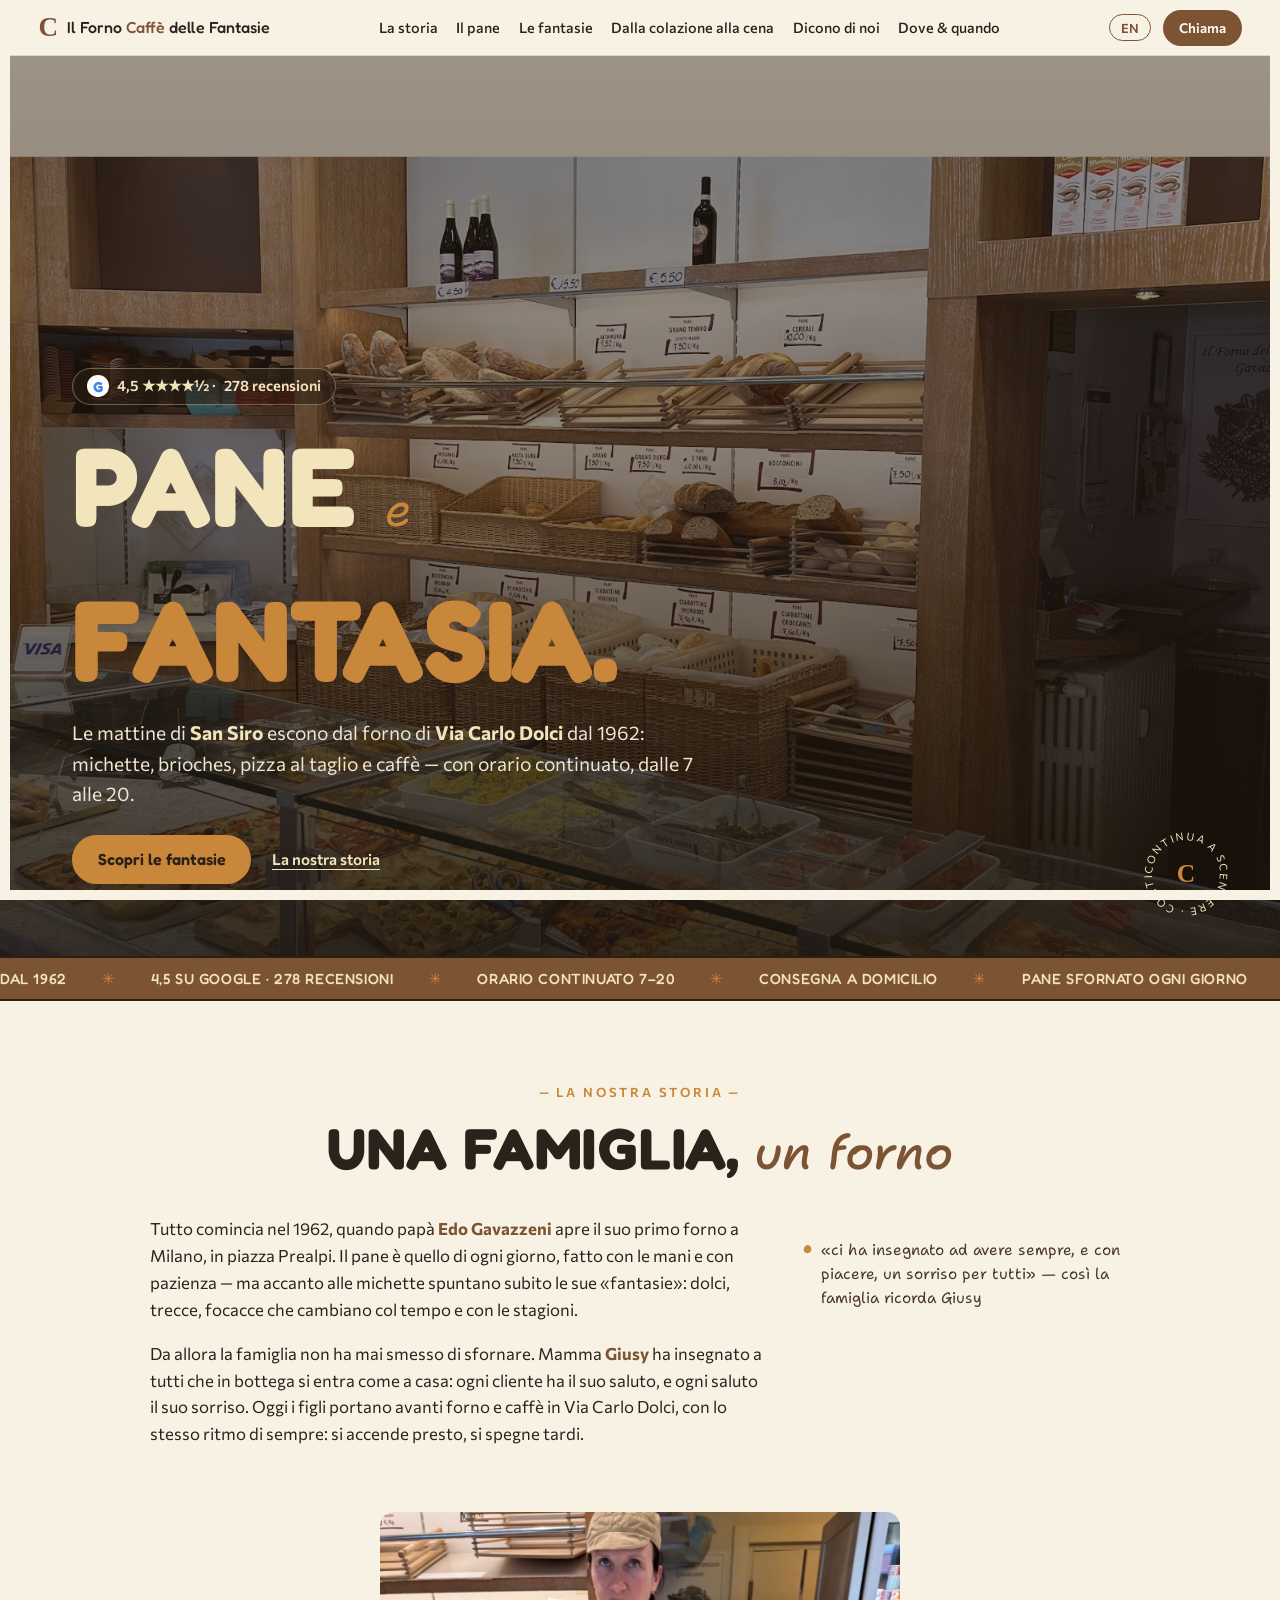
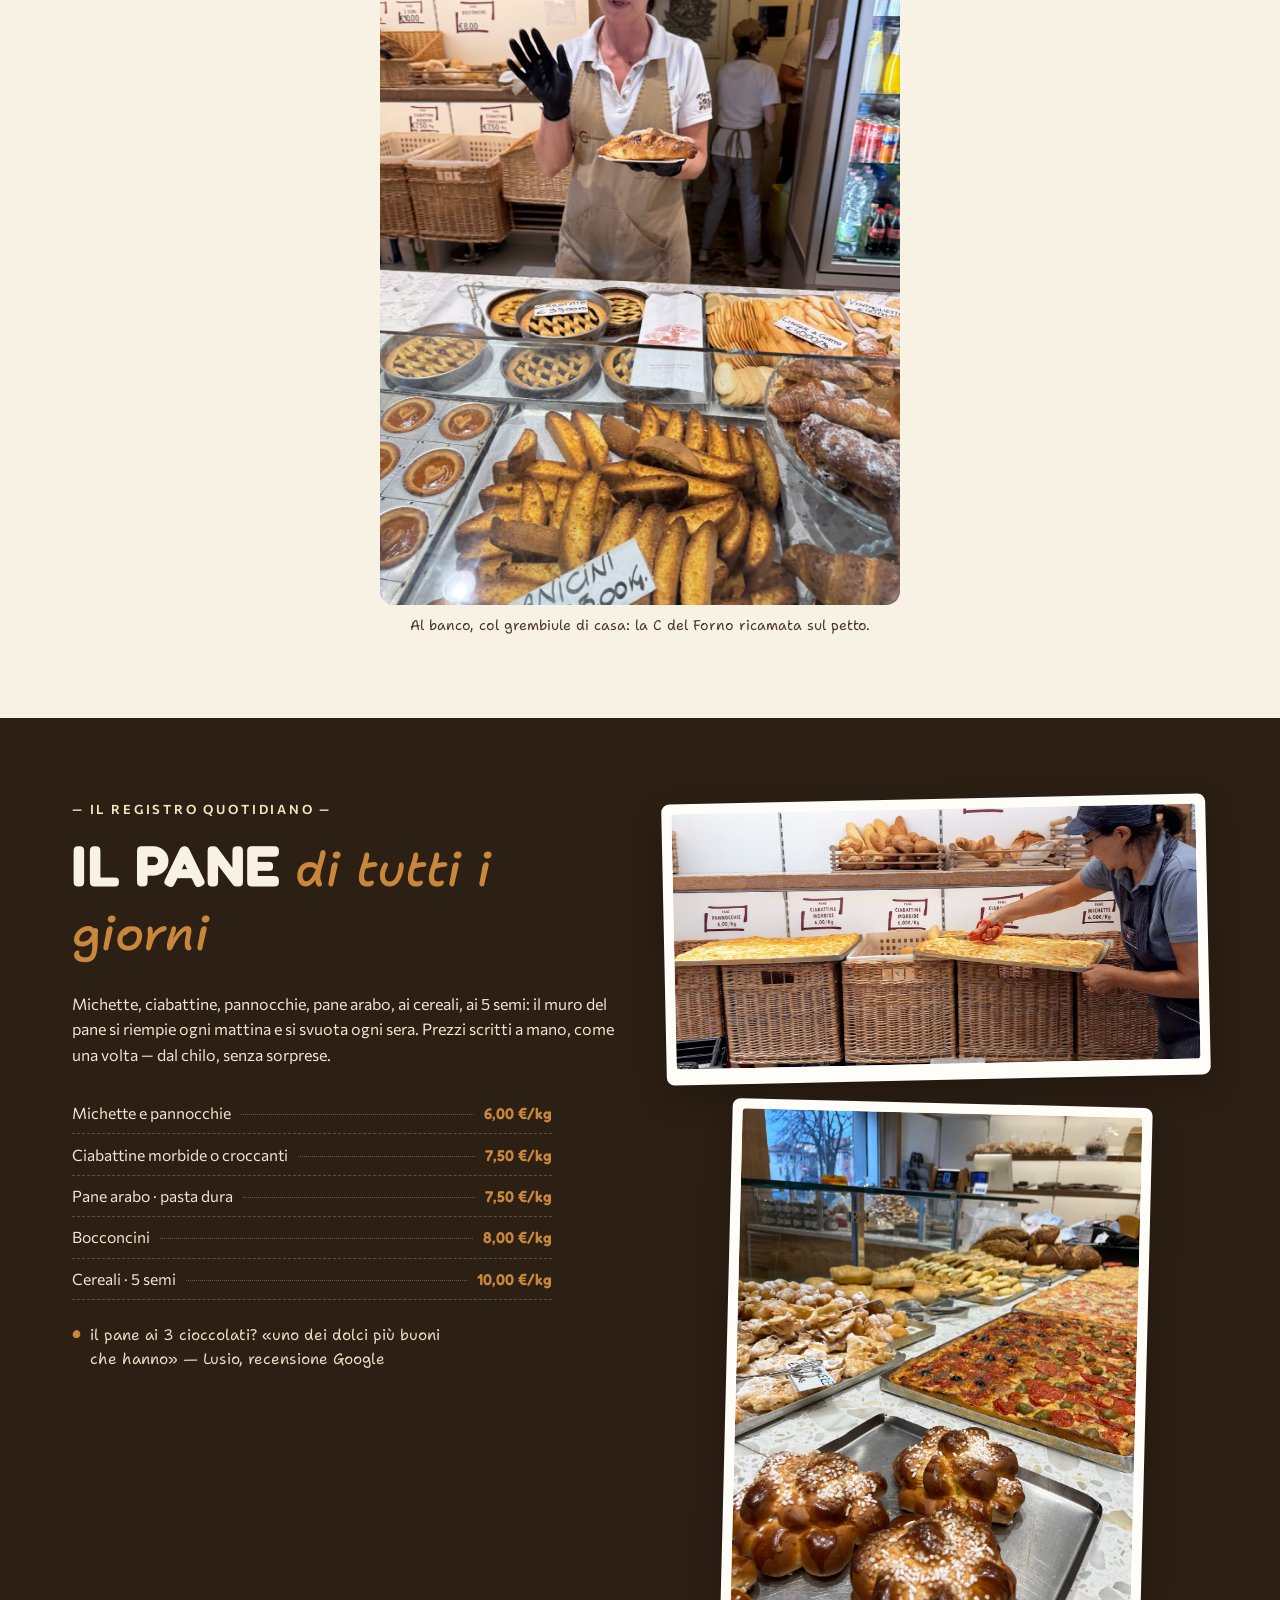
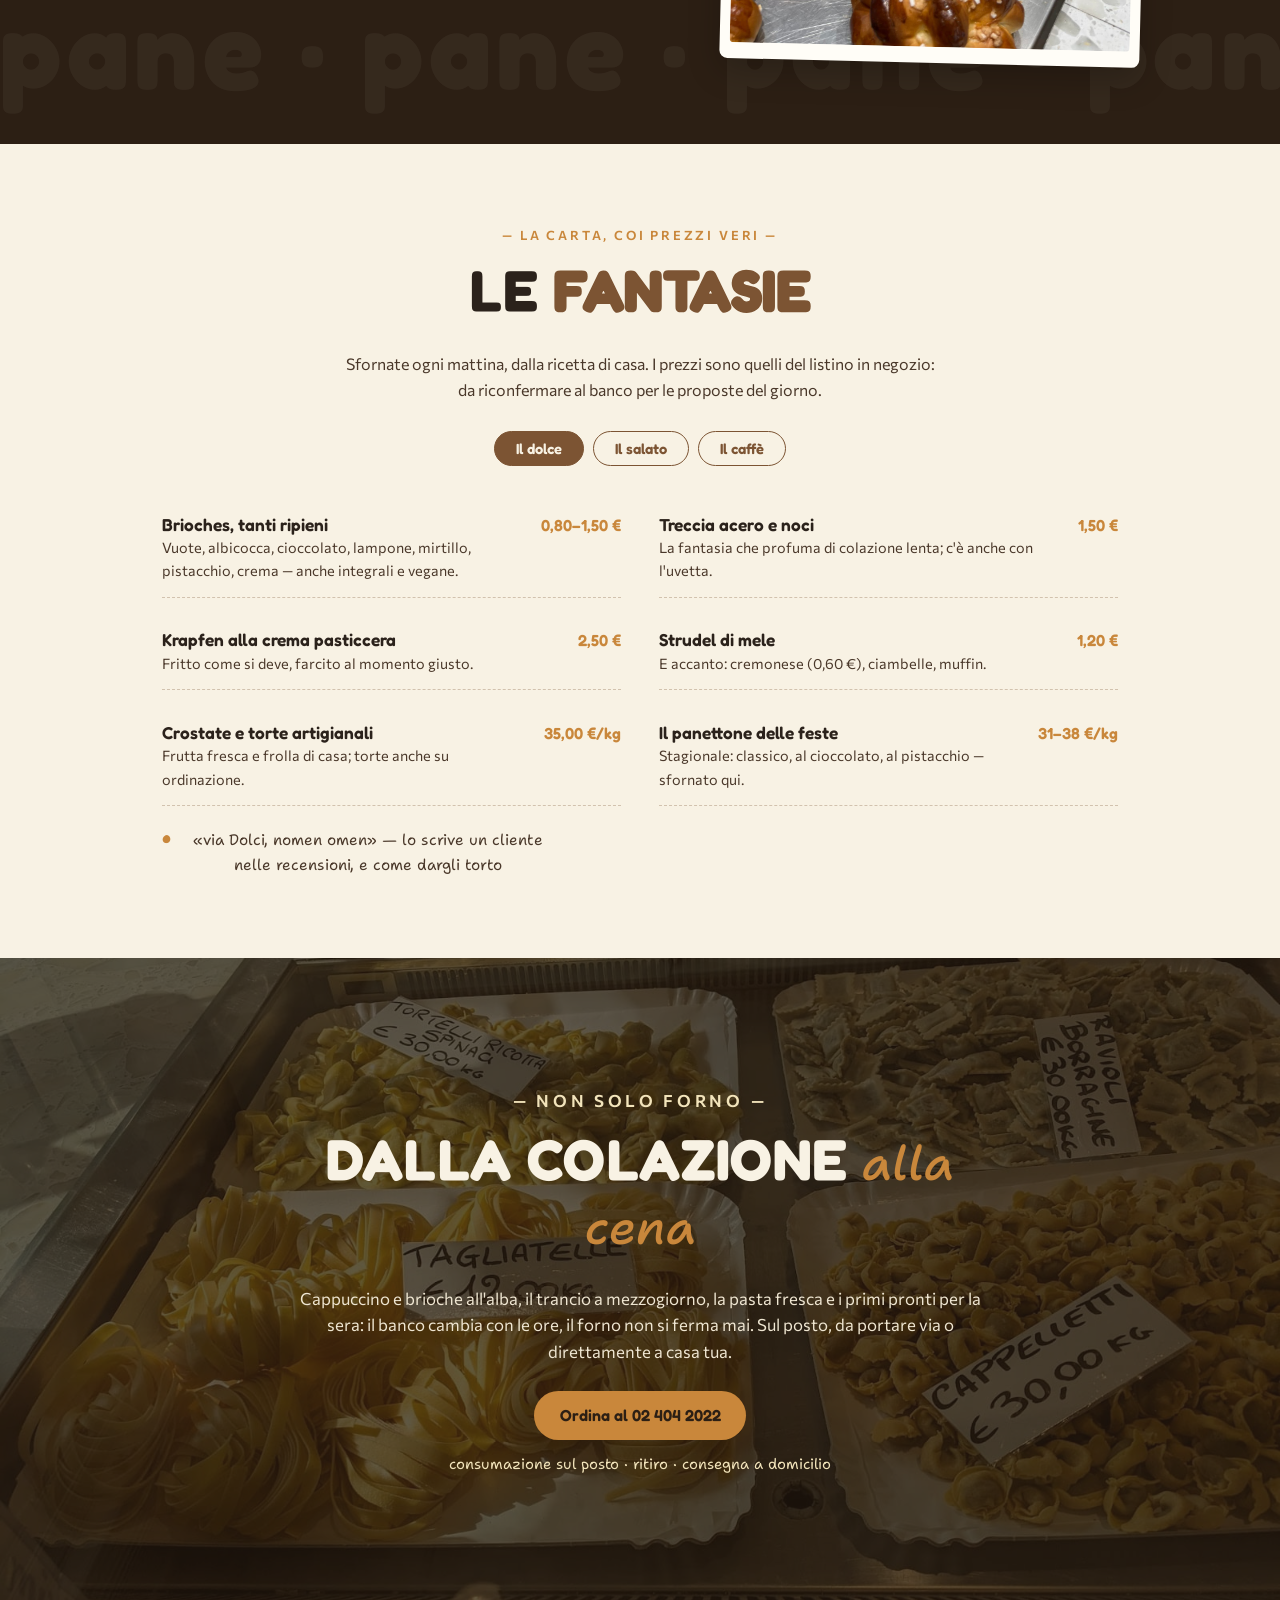
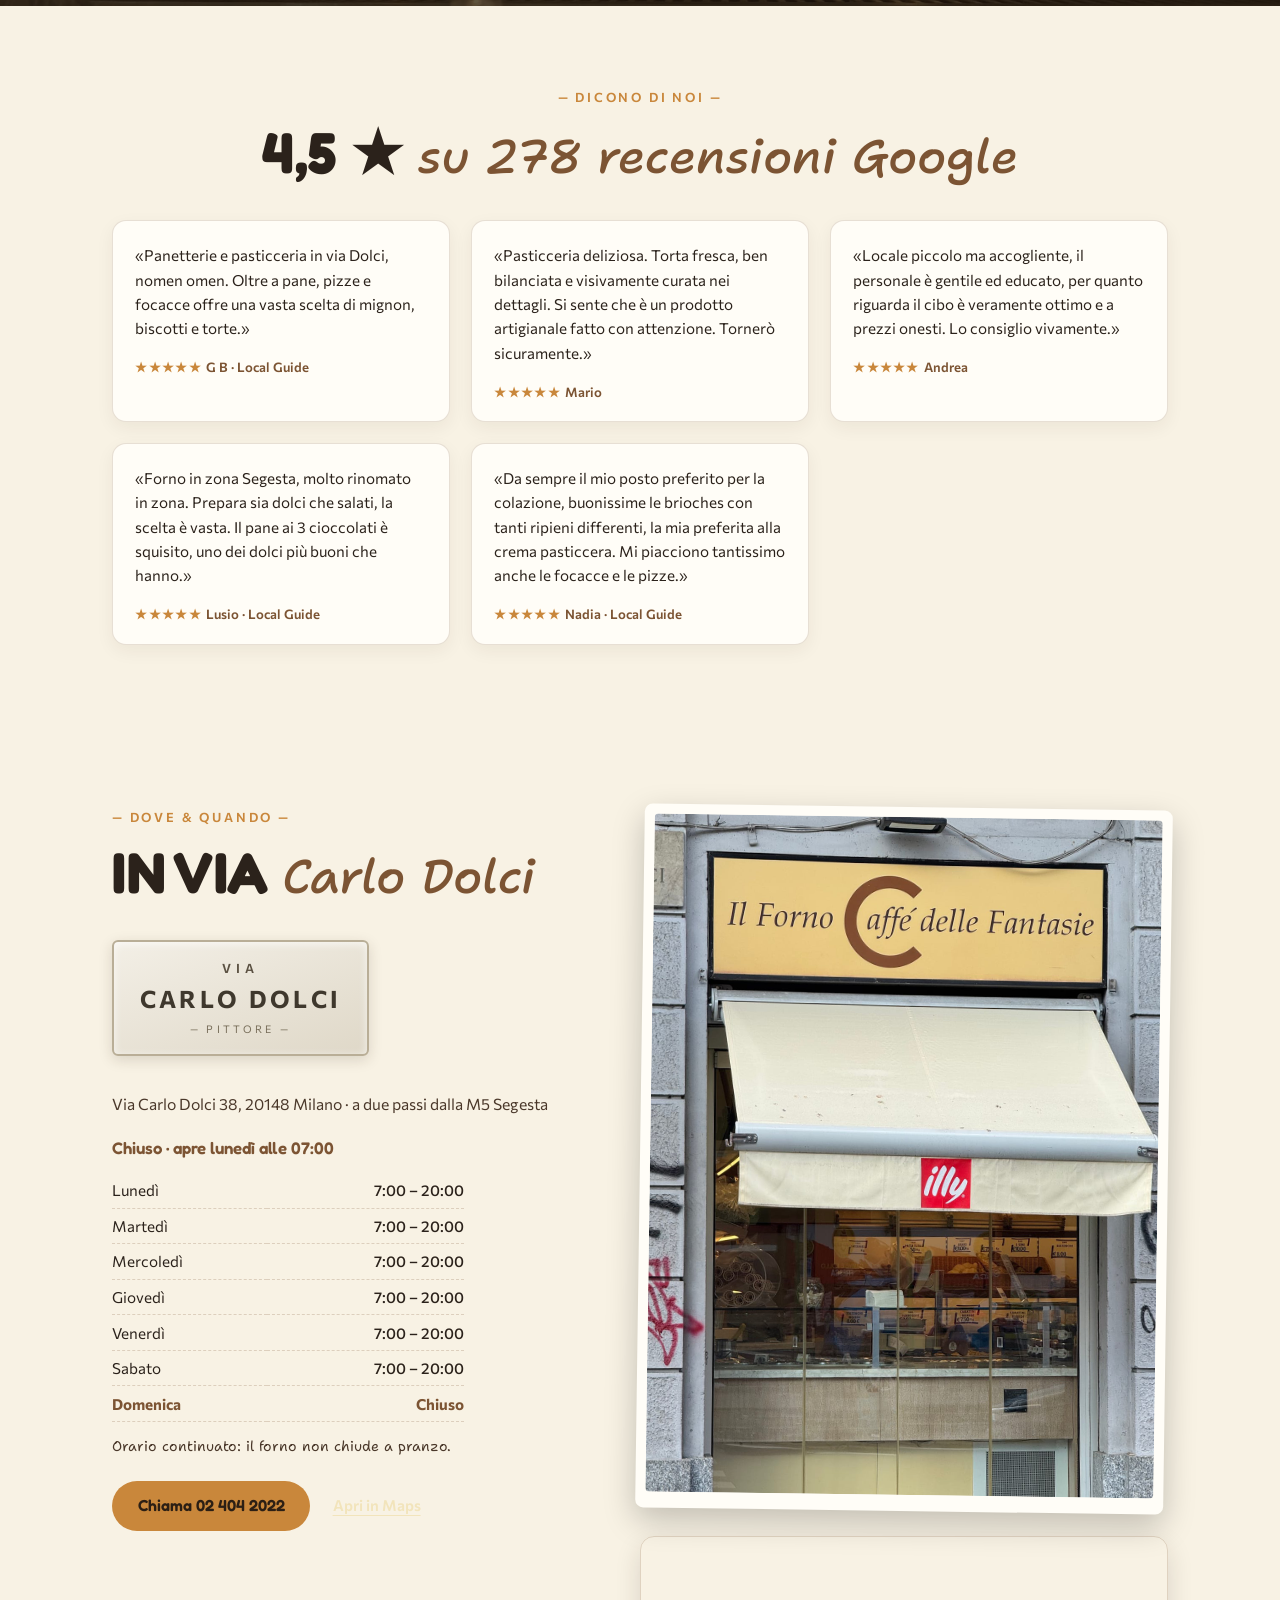
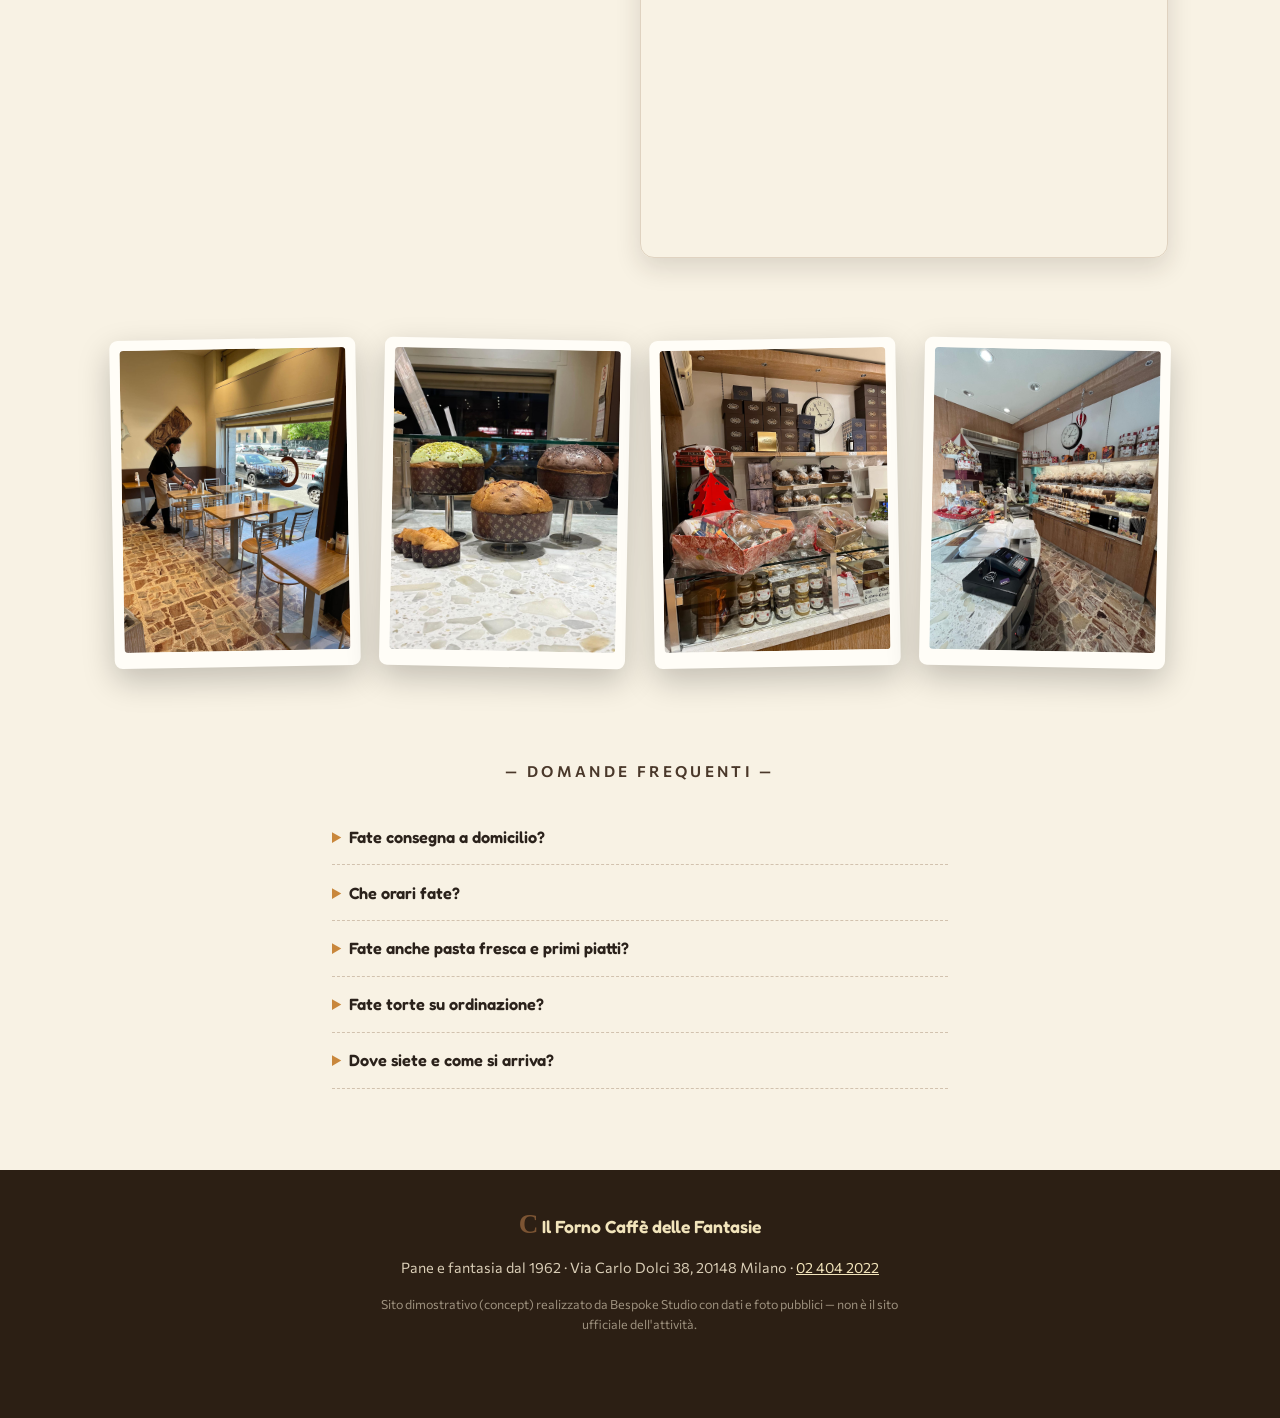
==== index.html @ f3318f9a "Il Forno Caffè delle Fantasie — sito vetrina concept (Bespoke Studio) Pane e fantasia dal 1962 · Via" ====
<!DOCTYPE html>
<html lang="it">
<head>
<meta charset="UTF-8">
<meta name="viewport" content="width=device-width, initial-scale=1.0">
<title>Il Forno Caffè delle Fantasie — Pane e fantasia dal 1962 · Via Carlo Dolci 38, Milano</title>
<meta name="description" content="Il Forno Caffè delle Fantasie: pane, brioches, pizza al taglio, pasta fresca e caffè in Via Carlo Dolci 38 a Milano (San Siro). Una famiglia che sforna pane e fantasia dal 1962. Aperti dal lunedì al sabato, 7–20 orario continuato.">
<link rel="canonical" href="https://rotenzark.github.io/forno-delle-fantasie/">
<meta property="og:type" content="website">
<meta property="og:title" content="Il Forno Caffè delle Fantasie — Pane e fantasia dal 1962">
<meta property="og:description" content="Pane, brioches, pizza al taglio, pasta fresca e caffè in Via Carlo Dolci 38, Milano. Dal 1962, orario continuato 7–20.">
<meta property="og:image" content="https://rotenzark.github.io/forno-delle-fantasie/img/og-image.jpg">
<meta property="og:url" content="https://rotenzark.github.io/forno-delle-fantasie/">
<meta name="twitter:card" content="summary_large_image">
<link rel="icon" href="img/favicon.svg" type="image/svg+xml">
<link rel="icon" href="img/favicon-32.png" type="image/png" sizes="32x32">
<link rel="apple-touch-icon" href="img/apple-touch-icon.png">
<link rel="preconnect" href="https://fonts.googleapis.com">
<link rel="preconnect" href="https://fonts.gstatic.com" crossorigin>
<link href="https://fonts.googleapis.com/css2?family=Fredoka:wght@400;500;600;700&family=Commissioner:wght@400;500;600;700&family=Shantell+Sans:ital,wght@0,400;0,500;1,400;1,500&display=swap" rel="stylesheet">
<link rel="stylesheet" href="css/styles.css?v=2">
<script type="application/ld+json">
{
  "@context": "https://schema.org",
  "@graph": [
    {
      "@type": "Bakery",
      "name": "Il Forno Caffè delle Fantasie",
      "alternateName": "Forno Gavazzeni",
      "image": "https://rotenzark.github.io/forno-delle-fantasie/img/og-image.jpg",
      "url": "https://rotenzark.github.io/forno-delle-fantasie/",
      "telephone": "+39024042022",
      "servesCuisine": "Panificio, pasticceria, caffetteria",
      "priceRange": "€",
      "address": {
        "@type": "PostalAddress",
        "streetAddress": "Via Carlo Dolci 38",
        "addressLocality": "Milano",
        "postalCode": "20148",
        "addressCountry": "IT"
      },
      "geo": { "@type": "GeoCoordinates", "latitude": 45.4737523, "longitude": 9.1411527 },
      "openingHoursSpecification": [
        { "@type": "OpeningHoursSpecification", "dayOfWeek": ["Monday","Tuesday","Wednesday","Thursday","Friday","Saturday"], "opens": "07:00", "closes": "20:00" }
      ]
    },
    {
      "@type": "FAQPage",
      "mainEntity": [
        { "@type": "Question", "name": "Fate consegna a domicilio?", "acceptedAnswer": { "@type": "Answer", "text": "Sì: oltre alla consumazione sul posto e al ritiro all'esterno, facciamo consegna a domicilio. Telefonaci allo 02 404 2022 per ordinare." } },
        { "@type": "Question", "name": "Che orari fate?", "acceptedAnswer": { "@type": "Answer", "text": "Dal lunedì al sabato dalle 7:00 alle 20:00, orario continuato: il forno non chiude a pranzo. La domenica riposiamo." } },
        { "@type": "Question", "name": "Fate anche pasta fresca e primi piatti?", "acceptedAnswer": { "@type": "Answer", "text": "Sì: tagliatelle, tortelli ricotta e spinaci, cappelletti e ravioli, più primi piatti pronti anche da asporto — dalla colazione alla cena, passando per il pranzo dell'ufficio." } },
        { "@type": "Question", "name": "Fate torte su ordinazione?", "acceptedAnswer": { "@type": "Answer", "text": "Sì, torte artigianali e crostate anche su ordinazione: passa in negozio o chiamaci per concordare gusto e ritiro." } },
        { "@type": "Question", "name": "Dove siete e come si arriva?", "acceptedAnswer": { "@type": "Answer", "text": "Siamo in Via Carlo Dolci 38 a Milano, zona San Siro, a pochi passi dalla fermata M5 Segesta." } }
      ]
    }
  ]
}
</script>
</head>
<body>

<div id="intro" aria-hidden="true">
  <div class="intro-inner">
    <span class="intro-c">C</span>
    <p class="intro-name">Il Forno Caffè delle Fantasie</p>
    <p class="intro-dal">Milano · dal 1962</p>
  </div>
</div>

<header id="site-head">
  <a class="brand" href="#top" aria-label="Il Forno Caffè delle Fantasie — torna su">
    <span class="brand-c" aria-hidden="true">C</span>
    <span class="brand-name">Il Forno <em>Caffè</em> delle Fantasie</span>
  </a>
  <nav id="mainNav" aria-label="Navigazione principale">
    <a href="#storia" data-i18n="nav.storia">La storia</a>
    <a href="#pane" data-i18n="nav.pane">Il pane</a>
    <a href="#fantasie" data-i18n="nav.fantasie">Le fantasie</a>
    <a href="#giornata" data-i18n="nav.giornata">Dalla colazione alla cena</a>
    <a href="#recensioni" data-i18n="nav.recensioni">Dicono di noi</a>
    <a href="#dove" data-i18n="nav.dove">Dove &amp; quando</a>
  </nav>
  <div class="head-actions">
    <button id="langToggle" type="button" aria-label="Switch language">EN</button>
    <a class="head-call" href="tel:+39024042022" data-i18n="nav.chiama">Chiama</a>
    <button id="burger" aria-label="Menu" aria-expanded="false" aria-controls="mainNav"><span></span><span></span><span></span></button>
  </div>
</header>

<main id="top">

  <!-- HERO -->
  <section class="hero">
    <img id="heroPhoto" src="img/muro-del-pane.jpg" alt="Il banco del Forno delle Fantasie: pizze e focacce al taglio davanti al muro del pane" width="1600" height="2133" fetchpriority="high">
    <div class="hero-shade" aria-hidden="true"></div>
    <div class="hero-content">
      <p class="hero-badge reveal-hero"><span class="g-logo" aria-hidden="true">G</span> 4,5 ★★★★½ · <span data-i18n="hero.recensioni">278 recensioni</span></p>
      <h1 class="hero-title">
        <span class="w-pane reveal-hero" data-i18n="hero.pane">PANE</span>
        <span class="w-e reveal-hero" data-i18n="hero.e">e</span>
        <span class="w-fantasia reveal-hero"><span class="fant-outline" data-i18n="hero.fantasia">FANTASIA.</span><span class="fant-fill" aria-hidden="true" data-i18n-mirror="hero.fantasia">FANTASIA.</span></span>
      </h1>
      <p class="hero-sub reveal-hero" data-i18n="hero.sub">Le mattine di <strong>San Siro</strong> escono dal forno di <strong>Via Carlo Dolci</strong> dal 1962: michette, brioches, pizza al taglio e caffè — con orario continuato, dalle 7 alle 20.</p>
      <div class="hero-cta reveal-hero">
        <a class="btn-primary" href="#fantasie" data-i18n="hero.cta1">Scopri le fantasie</a>
        <a class="btn-ghost" href="#storia" data-i18n="hero.cta2">La nostra storia</a>
      </div>
    </div>
    <div class="scroll-hint" aria-hidden="true">
      <svg viewBox="0 0 100 100"><defs><path id="circlePath" d="M 50,50 m -37,0 a 37,37 0 1,1 74,0 a 37,37 0 1,1 -74,0"/></defs><text><textPath href="#circlePath">continua a scendere · continua a scendere · </textPath></text></svg>
      <span class="hint-c">C</span>
    </div>
  </section>

  <!-- TICKER -->
  <div class="ticker" aria-hidden="true">
    <div class="ticker-track">
      <span>dal 1962</span><i>✳</i><span>4,5 su Google · 278 recensioni</span><i>✳</i><span data-i18n="ticker.orario">orario continuato 7–20</span><i>✳</i><span data-i18n="ticker.consegna">consegna a domicilio</span><i>✳</i><span data-i18n="ticker.forno">pane sfornato ogni giorno</span><i>✳</i>
      <span>dal 1962</span><i>✳</i><span>4,5 su Google · 278 recensioni</span><i>✳</i><span data-i18n="ticker.orario2">orario continuato 7–20</span><i>✳</i><span data-i18n="ticker.consegna2">consegna a domicilio</span><i>✳</i><span data-i18n="ticker.forno2">pane sfornato ogni giorno</span><i>✳</i>
    </div>
  </div>

  <!-- STORIA -->
  <section id="storia" class="storia">
    <p class="kicker reveal" data-i18n="storia.kicker">La nostra storia</p>
    <h2 class="titolo-doppio reveal"><span class="td-pieno" data-i18n="storia.t1">UNA FAMIGLIA,</span> <span class="td-corsivo" data-i18n="storia.t2">un forno</span></h2>
    <div class="storia-body">
      <div class="storia-testo reveal">
        <p data-i18n="storia.p1">Tutto comincia nel 1962, quando papà <strong>Edo Gavazzeni</strong> apre il suo primo forno a Milano, in piazza Prealpi. Il pane è quello di ogni giorno, fatto con le mani e con pazienza — ma accanto alle michette spuntano subito le sue «fantasie»: dolci, trecce, focacce che cambiano col tempo e con le stagioni.</p>
        <p data-i18n="storia.p2">Da allora la famiglia non ha mai smesso di sfornare. Mamma <strong>Giusy</strong> ha insegnato a tutti che in bottega si entra come a casa: ogni cliente ha il suo saluto, e ogni saluto il suo sorriso. Oggi i figli portano avanti forno e caffè in Via Carlo Dolci, con lo stesso ritmo di sempre: si accende presto, si spegne tardi.</p>
      </div>
      <aside class="nota-margine reveal" aria-label="Nota">
        <span class="nota-punto" aria-hidden="true">●</span>
        <p data-i18n="storia.nota">«ci ha insegnato ad avere sempre, e con piacere, un sorriso per tutti» — così la famiglia ricorda Giusy</p>
      </aside>
    </div>
    <figure class="storia-foto reveal">
      <img src="img/la-fornaia.jpg" alt="Una fornaia del Forno delle Fantasie mostra un croissant al banco, col grembiule ricamato del negozio" width="1200" height="1600">
      <figcaption data-i18n="storia.cap">Al banco, col grembiule di casa: la C del Forno ricamata sul petto.</figcaption>
    </figure>
  </section>

  <!-- BANDA IL PANE -->
  <section id="pane" class="banda-pane">
    <div class="bp-testo">
      <p class="kicker kicker-chiaro reveal" data-i18n="pane.kicker">Il registro quotidiano</p>
      <h2 class="titolo-doppio td-chiaro reveal"><span class="td-pieno" data-i18n="pane.t1">IL PANE</span> <span class="td-corsivo" data-i18n="pane.t2">di tutti i giorni</span></h2>
      <p class="reveal" data-i18n="pane.p1">Michette, ciabattine, pannocchie, pane arabo, ai cereali, ai 5 semi: il muro del pane si riempie ogni mattina e si svuota ogni sera. Prezzi scritti a mano, come una volta — dal chilo, senza sorprese.</p>
      <ul class="listino-pane reveal">
        <li><span data-i18n="pane.l1">Michette e pannocchie</span><i></i><b>6,00 €/kg</b></li>
        <li><span data-i18n="pane.l2">Ciabattine morbide o croccanti</span><i></i><b>7,50 €/kg</b></li>
        <li><span data-i18n="pane.l3">Pane arabo · pasta dura</span><i></i><b>7,50 €/kg</b></li>
        <li><span data-i18n="pane.l4">Bocconcini</span><i></i><b>8,00 €/kg</b></li>
        <li><span data-i18n="pane.l5">Cereali · 5 semi</span><i></i><b>10,00 €/kg</b></li>
      </ul>
      <aside class="nota-margine nota-chiara reveal">
        <span class="nota-punto" aria-hidden="true">●</span>
        <p data-i18n="pane.nota">il pane ai 3 cioccolati? «uno dei dolci più buoni che hanno» — Lusio, recensione Google</p>
      </aside>
    </div>
    <div class="bp-foto">
      <figure class="polaroid reveal" data-full="img/fornaia-focacce.jpg"><img src="img/fornaia-focacce.jpg" alt="Focacce appena sfornate tagliate al banco" width="1600" height="778"></figure>
      <figure class="polaroid reveal" data-full="img/banco-pizze-brioche.jpg"><img src="img/banco-pizze-brioche.jpg" alt="Il banco con brioches zuccherate, pizze al taglio e chiacchiere" width="1200" height="1600"></figure>
    </div>
    <div class="bp-watermark" aria-hidden="true">pane · pane · pane · pane ·</div>
  </section>

  <!-- LE FANTASIE / CARTA -->
  <section id="fantasie" class="fantasie">
    <p class="kicker reveal" data-i18n="carta.kicker">La carta, coi prezzi veri</p>
    <h2 class="titolo-doppio reveal"><span class="td-pieno" data-i18n="carta.t1">LE</span> <span class="fant-mini"><span class="fant-outline" data-i18n="carta.t2">FANTASIE</span><span class="fant-fill" aria-hidden="true" data-i18n-mirror="carta.t2">FANTASIE</span></span></h2>
    <p class="carta-lead reveal" data-i18n="carta.lead">Sfornate ogni mattina, dalla ricetta di casa. I prezzi sono quelli del listino in negozio: da riconfermare al banco per le proposte del giorno.</p>
    <div class="chips reveal" role="tablist" aria-label="Filtra la carta">
      <button class="chip is-active" data-cat="dolce" role="tab" aria-selected="true" data-i18n="carta.chip1">Il dolce</button>
      <button class="chip" data-cat="salato" role="tab" aria-selected="false" data-i18n="carta.chip2">Il salato</button>
      <button class="chip" data-cat="caffe" role="tab" aria-selected="false" data-i18n="carta.chip3">Il caffè</button>
    </div>
    <ul class="carta-grid">
      <li class="voce" data-cat="dolce"><div class="voce-testo"><h3 data-i18n="v.brioches">Brioches, tanti ripieni</h3><p data-i18n="v.brioches.d">Vuote, albicocca, cioccolato, lampone, mirtillo, pistacchio, crema — anche integrali e vegane.</p></div><b>0,80–1,50 €</b></li>
      <li class="voce" data-cat="dolce"><div class="voce-testo"><h3 data-i18n="v.treccia">Treccia acero e noci</h3><p data-i18n="v.treccia.d">La fantasia che profuma di colazione lenta; c'è anche con l'uvetta.</p></div><b>1,50 €</b></li>
      <li class="voce" data-cat="dolce"><div class="voce-testo"><h3 data-i18n="v.krapfen">Krapfen alla crema pasticcera</h3><p data-i18n="v.krapfen.d">Fritto come si deve, farcito al momento giusto.</p></div><b>2,50 €</b></li>
      <li class="voce" data-cat="dolce"><div class="voce-testo"><h3 data-i18n="v.strudel">Strudel di mele</h3><p data-i18n="v.strudel.d">E accanto: cremonese (0,60 €), ciambelle, muffin.</p></div><b>1,20 €</b></li>
      <li class="voce" data-cat="dolce"><div class="voce-testo"><h3 data-i18n="v.crostate">Crostate e torte artigianali</h3><p data-i18n="v.crostate.d">Frutta fresca e frolla di casa; torte anche su ordinazione.</p></div><b>35,00 €/kg</b></li>
      <li class="voce" data-cat="dolce"><div class="voce-testo"><h3 data-i18n="v.panettone">Il panettone delle feste</h3><p data-i18n="v.panettone.d">Stagionale: classico, al cioccolato, al pistacchio — sfornato qui.</p></div><b>31–38 €/kg</b></li>
      <li class="voce" data-cat="salato"><div class="voce-testo"><h3 data-i18n="v.pizza">Pizza al taglio</h3><p data-i18n="v.pizza.d">Teglie del giorno: pomodoro e olive, acciughe, zucchine e stracchino…</p></div><b data-i18n="v.pizza.p">al banco</b></li>
      <li class="voce" data-cat="salato"><div class="voce-testo"><h3 data-i18n="v.focacce">Focacce</h3><p data-i18n="v.focacce.d">Alta e morbida o alla genovese, con l'olio che si sente.</p></div><b data-i18n="v.focacce.p">al banco</b></li>
      <li class="voce" data-cat="salato"><div class="voce-testo"><h3 data-i18n="v.pasta">Pasta fresca</h3><p data-i18n="v.pasta.d">Tagliatelle 12 €/kg · tortelli ricotta e spinaci, cappelletti, ravioli alla borragine 30 €/kg.</p></div><b>12–30 €/kg</b></li>
      <li class="voce" data-cat="salato"><div class="voce-testo"><h3 data-i18n="v.primi">Primi pronti, anche da asporto</h3><p data-i18n="v.primi.d">Il pranzo dell'ufficio che sa di casa: lasagne, gratin, verdure ripiene.</p></div><b data-i18n="v.primi.p">del giorno</b></li>
      <li class="voce" data-cat="caffe"><div class="voce-testo"><h3 data-i18n="v.espresso">Caffè espresso</h3><p data-i18n="v.espresso.d">Al banco o al tavolino dell'angolo caffè; macchiato allo stesso prezzo.</p></div><b>1,20 €</b></li>
      <li class="voce" data-cat="caffe"><div class="voce-testo"><h3 data-i18n="v.cappuccino">Cappuccino</h3><p data-i18n="v.cappuccino.d">Con la brioche accanto è la colazione di Via Dolci. Anche soia o mandorla.</p></div><b>1,50 €</b></li>
      <li class="voce" data-cat="caffe"><div class="voce-testo"><h3 data-i18n="v.marocchino">Marocchino</h3><p data-i18n="v.marocchino.d">E poi: caffè corretto 1,60 €, shakerato 3,00 €, orzo e ginseng.</p></div><b>1,40 €</b></li>
      <li class="voce" data-cat="caffe"><div class="voce-testo"><h3 data-i18n="v.cioccolata">Cioccolata calda</h3><p data-i18n="v.cioccolata.d">Con the e tisane (2,00 €) per i pomeriggi lenti. Asporto +0,10 €.</p></div><b>3,00 €</b></li>
    </ul>
    <aside class="nota-margine reveal">
      <span class="nota-punto" aria-hidden="true">●</span>
      <p data-i18n="carta.nota">«via Dolci, nomen omen» — lo scrive un cliente nelle recensioni, e come dargli torto</p>
    </aside>
  </section>

  <!-- FULL BLEED GIORNATA -->
  <section id="giornata" class="giornata">
    <img src="img/pasta-fresca.jpg" alt="La vetrina della pasta fresca: tagliatelle, tortelli, cappelletti e ravioli coi cartellini scritti a mano" width="1200" height="1600" class="giornata-bg">
    <div class="giornata-shade" aria-hidden="true"></div>
    <div class="giornata-content">
      <p class="kicker kicker-chiaro reveal" data-i18n="giornata.kicker">Non solo forno</p>
      <h2 class="titolo-doppio td-chiaro reveal"><span class="td-pieno" data-i18n="giornata.t1">DALLA COLAZIONE</span> <span class="td-corsivo" data-i18n="giornata.t2">alla cena</span></h2>
      <p class="reveal" data-i18n="giornata.p1">Cappuccino e brioche all'alba, il trancio a mezzogiorno, la pasta fresca e i primi pronti per la sera: il banco cambia con le ore, il forno non si ferma mai. Sul posto, da portare via o direttamente a casa tua.</p>
      <div class="giornata-cta reveal">
        <a class="btn-primary" href="tel:+39024042022" data-i18n="giornata.cta1">Ordina al 02 404 2022</a>
        <span class="giornata-servizi" data-i18n="giornata.servizi">consumazione sul posto · ritiro · consegna a domicilio</span>
      </div>
    </div>
  </section>

  <!-- RECENSIONI -->
  <section id="recensioni" class="recensioni">
    <p class="kicker reveal" data-i18n="rec.kicker">Dicono di noi</p>
    <h2 class="titolo-doppio reveal"><span class="td-pieno">4,5 ★</span> <span class="td-corsivo" data-i18n="rec.t2">su 278 recensioni Google</span></h2>
    <div class="rec-grid">
      <blockquote class="rec reveal"><p data-i18n="rec.r1">«Panetterie e pasticceria in via Dolci, nomen omen. Oltre a pane, pizze e focacce offre una vasta scelta di mignon, biscotti e torte.»</p><cite>G B · Local Guide</cite></blockquote>
      <blockquote class="rec reveal"><p data-i18n="rec.r2">«Pasticceria deliziosa. Torta fresca, ben bilanciata e visivamente curata nei dettagli. Si sente che è un prodotto artigianale fatto con attenzione. Tornerò sicuramente.»</p><cite>Mario</cite></blockquote>
      <blockquote class="rec reveal"><p data-i18n="rec.r3">«Locale piccolo ma accogliente, il personale è gentile ed educato, per quanto riguarda il cibo è veramente ottimo e a prezzi onesti. Lo consiglio vivamente.»</p><cite>Andrea</cite></blockquote>
      <blockquote class="rec reveal"><p data-i18n="rec.r4">«Forno in zona Segesta, molto rinomato in zona. Prepara sia dolci che salati, la scelta è vasta. Il pane ai 3 cioccolati è squisito, uno dei dolci più buoni che hanno.»</p><cite>Lusio · Local Guide</cite></blockquote>
      <blockquote class="rec reveal"><p data-i18n="rec.r5">«Da sempre il mio posto preferito per la colazione, buonissime le brioches con tanti ripieni differenti, la mia preferita alla crema pasticcera. Mi piacciono tantissimo anche le focacce e le pizze.»</p><cite>Nadia · Local Guide</cite></blockquote>
    </div>
  </section>

  <!-- DOVE & QUANDO -->
  <section id="dove" class="dove">
    <div class="dove-info">
      <p class="kicker reveal" data-i18n="dove.kicker">Dove &amp; quando</p>
      <h2 class="titolo-doppio reveal"><span class="td-pieno" data-i18n="dove.t1">IN VIA</span> <span class="td-corsivo" data-i18n="dove.t2">Carlo Dolci</span></h2>
      <div class="targa reveal" aria-hidden="true">
        <span class="targa-via">VIA</span>
        <span class="targa-nome">CARLO DOLCI</span>
        <span class="targa-sotto">— PITTORE —</span>
      </div>
      <p class="dove-metro reveal" data-i18n="dove.metro">Via Carlo Dolci 38, 20148 Milano · a due passi dalla M5 Segesta</p>
      <div class="orari reveal">
        <p id="orarioStato" class="orario-stato">…</p>
        <table id="orariTable" aria-label="Orari di apertura">
          <tr data-day="1"><td data-i18n="giorni.lun">Lunedì</td><td>7:00 – 20:00</td></tr>
          <tr data-day="2"><td data-i18n="giorni.mar">Martedì</td><td>7:00 – 20:00</td></tr>
          <tr data-day="3"><td data-i18n="giorni.mer">Mercoledì</td><td>7:00 – 20:00</td></tr>
          <tr data-day="4"><td data-i18n="giorni.gio">Giovedì</td><td>7:00 – 20:00</td></tr>
          <tr data-day="5"><td data-i18n="giorni.ven">Venerdì</td><td>7:00 – 20:00</td></tr>
          <tr data-day="6"><td data-i18n="giorni.sab">Sabato</td><td>7:00 – 20:00</td></tr>
          <tr data-day="0"><td data-i18n="giorni.dom">Domenica</td><td data-i18n="giorni.chiuso">Chiuso</td></tr>
        </table>
        <p class="orario-nota" data-i18n="dove.nota">Orario continuato: il forno non chiude a pranzo.</p>
      </div>
      <div class="dove-cta reveal">
        <a class="btn-primary" href="tel:+39024042022" data-i18n="dove.chiama">Chiama 02 404 2022</a>
        <a class="btn-ghost" href="https://www.google.com/maps/place/Il+Forno+Caff%C3%A8+delle+Fantasie/@45.4737523,9.1411527,17z" target="_blank" rel="noopener" data-i18n="dove.apri">Apri in Maps</a>
      </div>
    </div>
    <div class="dove-media">
      <figure class="polaroid reveal" data-full="img/facciata.jpg"><img src="img/facciata.jpg" alt="La facciata del Forno Caffè delle Fantasie: insegna crema con la grande C marrone e tenda parasole" width="1200" height="1600"></figure>
      <div class="mappa reveal">
        <iframe title="Mappa: Il Forno Caffè delle Fantasie, Via Carlo Dolci 38, Milano" src="https://www.google.com/maps?q=Il+Forno+Caff%C3%A8+delle+Fantasie,+Via+Carlo+Dolci+38,+20148+Milano&output=embed" loading="lazy" referrerpolicy="no-referrer-when-downgrade" allowfullscreen></iframe>
      </div>
    </div>
  </section>

  <!-- GALLERY -->
  <section class="gallery" aria-label="Fotografie del forno">
    <div class="gallery-grid">
      <figure class="polaroid reveal" data-full="img/angolo-caffe.jpg"><img src="img/angolo-caffe.jpg" alt="L'angolo caffè coi tavolini e la C del logo sulla vetrina" width="1200" height="1600"></figure>
      <figure class="polaroid reveal" data-full="img/panettoni.jpg"><img src="img/panettoni.jpg" alt="Tre panettoni artigianali sui trespoli: pistacchio, classico e cioccolato" width="1200" height="1600"></figure>
      <figure class="polaroid reveal" data-full="img/banco-gavazzeni.jpg"><img src="img/banco-gavazzeni.jpg" alt="Le scatole regalo Gavazzeni e i panettoni sul banco" width="1200" height="1600"></figure>
      <figure class="polaroid reveal" data-full="img/banco-feste.jpg"><img src="img/banco-feste.jpg" alt="Il banco nel periodo delle feste coi panettoni incartati a mano" width="1200" height="1600"></figure>
    </div>
  </section>

  <!-- FAQ -->
  <section class="faq" aria-label="Domande frequenti">
    <p class="kicker reveal" data-i18n="faq.kicker">Domande frequenti</p>
    <div class="faq-list">
      <details class="reveal"><summary data-i18n="faq.q1">Fate consegna a domicilio?</summary><p data-i18n="faq.a1">Sì: oltre alla consumazione sul posto e al ritiro, consegniamo a domicilio. Telefonaci allo 02 404 2022 per ordinare.</p></details>
      <details class="reveal"><summary data-i18n="faq.q2">Che orari fate?</summary><p data-i18n="faq.a2">Dal lunedì al sabato, dalle 7:00 alle 20:00 — orario continuato, il forno non chiude a pranzo. La domenica riposiamo.</p></details>
      <details class="reveal"><summary data-i18n="faq.q3">Fate anche pasta fresca e primi piatti?</summary><p data-i18n="faq.a3">Sì: tagliatelle, tortelli ricotta e spinaci, cappelletti e ravioli alla borragine, più primi pronti anche da asporto.</p></details>
      <details class="reveal"><summary data-i18n="faq.q4">Fate torte su ordinazione?</summary><p data-i18n="faq.a4">Sì, torte artigianali e crostate su ordinazione: passa in negozio o chiamaci per gusto e data di ritiro.</p></details>
      <details class="reveal"><summary data-i18n="faq.q5">Dove siete e come si arriva?</summary><p data-i18n="faq.a5">In Via Carlo Dolci 38, zona San Siro, a pochi passi dalla fermata M5 Segesta.</p></details>
    </div>
  </section>

</main>

<footer>
  <p class="foot-brand"><span class="brand-c" aria-hidden="true">C</span> Il Forno Caffè delle Fantasie</p>
  <p data-i18n="foot.dal">Pane e fantasia dal 1962 · Via Carlo Dolci 38, 20148 Milano · <a href="tel:+39024042022">02 404 2022</a></p>
  <p class="foot-demo" data-i18n="foot.demo">Sito dimostrativo (concept) realizzato da Bespoke Studio con dati e foto pubblici — non è il sito ufficiale dell'attività.</p>
</footer>

<div class="actionbar" id="actionBar">
  <a href="tel:+39024042022" data-i18n="bar.chiama">Chiama</a>
  <a href="#dove" data-i18n="bar.orari">Orari</a>
  <a href="https://www.google.com/maps?q=Via+Carlo+Dolci+38,+20148+Milano" target="_blank" rel="noopener" data-i18n="bar.mappa">Indicazioni</a>
</div>

<div id="lightbox" hidden>
  <button id="lightboxClose" aria-label="Chiudi">&times;</button>
  <img id="lightboxImg" src="" alt="">
</div>

<script src="https://cdnjs.cloudflare.com/ajax/libs/gsap/3.12.5/gsap.min.js" defer></script>
<script src="https://cdnjs.cloudflare.com/ajax/libs/gsap/3.12.5/ScrollTrigger.min.js" defer></script>
<script src="js/main.js?v=1" defer></script>
</body>
</html>
---- css/styles.css ----
/* Il Forno Caffè delle Fantasie — design system
   Palette REALE (dall'insegna): crema #F2E4BB · marrone C #7C5433 · crosta #C9873B · bruno #2C1F14
   Font: Fredoka (display) · Commissioner (testo) · Shantell Sans (note a margine)
   Gesto-firma: doppio registro PANE (pieno) / FANTASIA (outline→fill) */

:root{
  --crema:#F8F2E4;
  --crema-insegna:#F2E4BB;
  --marrone:#7C5433;
  --crosta:#C9873B;
  --bruno:#2C1F14;
  --bruno-soft:#4A382A;
  --inchiostro:#2B221B;
  --bianco:#FFFDF7;
  --disp:'Fredoka',sans-serif;
  --testo:'Commissioner',sans-serif;
  --nota:'Shantell Sans',cursive;
  --bordo:14px;
}

/* ---------- reset tecnico (PLUMBING_V 1) ---------- */
*,*::before,*::after{box-sizing:border-box}
[hidden]{display:none!important}
img{max-width:100%;height:auto;display:block}
body{margin:0;font-family:var(--testo);color:var(--inchiostro);background:var(--crema);line-height:1.6}
a{color:inherit}
h1,h2,h3{line-height:1.12;margin:0 0 .5em}
@media (prefers-reduced-motion: reduce){
  *,*::before,*::after{animation-duration:.01ms!important;animation-iteration-count:1!important;transition-duration:.01ms!important;scroll-behavior:auto!important}
}
html{scroll-behavior:smooth}

/* cornice pagina (da Madie/Dona Rita) */
body::after{content:'';position:fixed;inset:0;border:10px solid var(--crema);pointer-events:none;z-index:120}
@media(max-width:640px){body::after{border-width:5px}}

/* ---------- intro ---------- */
#intro{position:fixed;inset:0;background:var(--bruno);z-index:200;display:flex;align-items:center;justify-content:center;transition:opacity .6s ease}
#intro.hide{opacity:0;pointer-events:none}
.intro-inner{text-align:center;color:var(--crema-insegna)}
.intro-c{font-family:Georgia,'Times New Roman',serif;font-weight:700;font-size:5.5rem;color:var(--crosta);display:block;line-height:1}
.intro-name{font-family:var(--disp);font-weight:500;font-size:1.15rem;margin:.8rem 0 .2rem}
.intro-dal{font-family:var(--nota);font-size:.95rem;margin:0;opacity:.75}

/* ---------- header ---------- */
#site-head{position:sticky;top:0;z-index:100;display:flex;align-items:center;justify-content:space-between;gap:1rem;padding:.6rem clamp(1rem,4vw,2.4rem);background:rgba(248,242,228,.96);border-bottom:1px solid rgba(124,84,51,.18)}
.brand{display:flex;align-items:center;gap:.55rem;text-decoration:none}
.brand-c{font-family:Georgia,serif;font-weight:700;font-size:1.7rem;color:var(--marrone);line-height:1}
.brand-name{font-family:var(--disp);font-weight:500;font-size:1rem;color:var(--inchiostro)}
.brand-name em{font-style:normal;color:var(--marrone)}
#mainNav{display:flex;gap:1.15rem}
#mainNav a{font-size:.9rem;font-weight:500;text-decoration:none;color:var(--inchiostro)}
#mainNav a:hover{color:var(--crosta)}
.head-actions{display:flex;align-items:center;gap:.7rem}
#langToggle{font-family:var(--testo);font-weight:600;font-size:.8rem;background:none;border:1.5px solid var(--marrone);color:var(--marrone);border-radius:99px;padding:.28rem .7rem;cursor:pointer}
.head-call{font-weight:600;font-size:.85rem;text-decoration:none;background:var(--marrone);color:var(--bianco);padding:.45rem 1rem;border-radius:99px}
#burger{display:none;flex-direction:column;gap:5px;background:none;border:none;cursor:pointer;padding:.35rem;position:relative;z-index:112}
#burger span{width:24px;height:2.5px;background:var(--marrone);border-radius:2px;transition:transform .3s,opacity .3s}
#burger[aria-expanded="true"] span:nth-child(1){transform:translateY(7.5px) rotate(45deg)}
#burger[aria-expanded="true"] span:nth-child(2){opacity:0}
#burger[aria-expanded="true"] span:nth-child(3){transform:translateY(-7.5px) rotate(-45deg)}
#burger[aria-expanded="true"] span{background:var(--crema-insegna)}

/* ---------- hero ---------- */
.hero{position:relative;min-height:100vh;min-height:100svh;display:flex;align-items:flex-end;overflow:hidden}
#heroPhoto{position:absolute;inset:0;width:100%;height:112%;object-fit:cover;object-position:center 68%}
.hero-shade{position:absolute;inset:0;background:linear-gradient(180deg,rgba(44,31,20,.45) 0%,rgba(44,31,20,.55) 45%,rgba(28,19,12,.88) 100%)}
.hero-content{position:relative;z-index:2;padding:0 clamp(1.2rem,6vw,4.5rem) clamp(3.2rem,8vh,5.5rem);max-width:900px}
.hero-badge{display:inline-flex;align-items:center;gap:.5rem;color:var(--crema-insegna);font-weight:600;font-size:.92rem;background:rgba(44,31,20,.55);border:1px solid rgba(242,228,187,.35);border-radius:99px;padding:.35rem .9rem;margin:0 0 1.1rem}
.g-logo{font-family:var(--disp);font-weight:700;background:var(--bianco);color:#4285F4;border-radius:50%;width:1.35rem;height:1.35rem;display:inline-flex;align-items:center;justify-content:center;font-size:.9rem}
.hero-title{font-family:var(--disp);font-weight:700;color:var(--bianco);font-size:clamp(3rem,9.5vw,7rem);letter-spacing:.01em;margin:0 0 1rem;display:flex;flex-wrap:wrap;align-items:baseline;gap:.25em}
.w-pane{color:var(--crema-insegna)}
.w-e{font-family:var(--nota);font-weight:400;font-style:italic;font-size:.42em;color:var(--crosta);transform:translateY(-.25em)}
.w-fantasia{position:relative;display:inline-block}
.fant-outline{color:transparent;-webkit-text-stroke:2px var(--crosta);text-stroke:2px var(--crosta)}
.fant-fill{position:absolute;inset:0;color:var(--crosta);clip-path:inset(0 100% 0 0)}
.js .fant-ready .fant-fill{transition:none}
.no-js .fant-fill,.reduced-motion .fant-fill{clip-path:inset(0 0 0 0)}
.hero-sub{color:#EFE6D2;font-size:clamp(1rem,2vw,1.2rem);max-width:34em;margin:0 0 1.6rem}
.hero-sub strong{color:var(--crema-insegna)}
.hero-cta{display:flex;gap:.9rem;flex-wrap:wrap}
.btn-primary{font-family:var(--disp);font-weight:600;text-decoration:none;background:var(--crosta);color:var(--bruno);padding:.75rem 1.6rem;border-radius:99px;font-size:1rem}
.btn-primary:hover{background:var(--crema-insegna)}
.btn-ghost{font-weight:600;text-decoration:underline;text-underline-offset:4px;color:var(--crema-insegna);padding:.75rem .4rem;font-size:.95rem}
.scroll-hint{position:absolute;right:clamp(1rem,4vw,3rem);bottom:clamp(1rem,4vh,2.5rem);width:92px;height:92px;z-index:3}
.scroll-hint svg{width:100%;height:100%;animation:spin 14s linear infinite;fill:var(--crema-insegna)}
.scroll-hint text{font-family:var(--testo);font-size:11.5px;letter-spacing:.18em;text-transform:uppercase}
.hint-c{position:absolute;inset:0;display:flex;align-items:center;justify-content:center;font-family:Georgia,serif;font-weight:700;font-size:1.6rem;color:var(--crosta)}
@keyframes spin{to{transform:rotate(360deg)}}

/* ---------- ticker ---------- */
.ticker{background:var(--marrone);color:var(--crema-insegna);overflow:hidden;padding:.55rem 0;border-block:2px solid var(--bruno)}
.ticker-track{display:flex;gap:2.2rem;white-space:nowrap;width:max-content;animation:ticker 26s linear infinite;font-family:var(--disp);font-weight:500;font-size:.92rem;letter-spacing:.04em;text-transform:uppercase}
.ticker-track i{font-style:normal;color:var(--crosta)}
@keyframes ticker{to{transform:translateX(-50%)}}
.reduced-motion .ticker-track{animation:none}

/* ---------- titoli & note ---------- */
.kicker{font-family:var(--testo);font-weight:600;font-size:.8rem;letter-spacing:.22em;text-transform:uppercase;color:var(--crosta);margin:0 0 .8rem}
.kicker::before{content:'— '}.kicker::after{content:' —'}
.kicker-chiaro{color:var(--crema-insegna)}
.titolo-doppio{font-family:var(--disp);font-weight:700;font-size:clamp(2rem,5.4vw,3.6rem);color:var(--inchiostro)}
.td-pieno{letter-spacing:.01em}
.td-corsivo{font-family:var(--nota);font-style:italic;font-weight:500;font-size:.82em;color:var(--marrone)}
.td-chiaro,.td-chiaro .td-pieno{color:var(--crema)}
.td-chiaro .td-corsivo{color:var(--crosta)}
.fant-mini{position:relative;display:inline-block}
.fant-mini .fant-outline{-webkit-text-stroke:1.6px var(--marrone)}
.fant-mini .fant-fill{color:var(--marrone)}
.nota-margine{font-family:var(--nota);font-size:.95rem;color:var(--bruno-soft);max-width:26em;display:flex;gap:.55rem;align-items:flex-start;margin:1.4rem 0 0}
.nota-margine p{margin:0}
.nota-punto{color:var(--crosta);font-size:.7rem;line-height:2.1}
.nota-chiara{color:#E8DCC2}

/* ---------- storia ---------- */
.storia{padding:clamp(3.5rem,9vh,6.5rem) clamp(1.2rem,6vw,4.5rem);max-width:1200px;margin:0 auto;text-align:center}
.storia-body{display:grid;grid-template-columns:minmax(0,1.5fr) minmax(0,.8fr);gap:2.5rem;text-align:left;margin:2.2rem auto 0;max-width:980px;align-items:start}
.storia-testo p{margin:0 0 1em;font-size:1.05rem}
.storia-testo strong{color:var(--marrone)}
.storia-foto{margin:3rem auto 0;max-width:520px}
.storia-foto img{border-radius:var(--bordo)}
.storia-foto figcaption{font-family:var(--nota);font-size:.88rem;color:var(--bruno-soft);margin-top:.6rem}

/* ---------- banda pane ---------- */
.banda-pane{position:relative;background:var(--bruno);color:#EFE6D2;padding:clamp(3.5rem,9vh,6.5rem) clamp(1.2rem,6vw,4.5rem);display:grid;grid-template-columns:minmax(0,1fr) minmax(0,1fr);gap:3rem;overflow:hidden}
.banda-pane .bp-testo{position:relative;z-index:2;max-width:34em}
.listino-pane{list-style:none;padding:0;margin:1.6rem 0 0;max-width:30em}
.listino-pane li{display:flex;align-items:baseline;gap:.6rem;padding:.45rem 0;border-bottom:1px dashed rgba(239,230,210,.25);font-size:.98rem}
.listino-pane i{flex:1;border-bottom:1px dotted rgba(239,230,210,.3);transform:translateY(-4px)}
.listino-pane b{font-family:var(--disp);font-weight:600;color:var(--crosta);white-space:nowrap}
.bp-foto{position:relative;z-index:2;display:grid;gap:1.4rem;align-content:center}
.bp-watermark{position:absolute;left:0;right:0;bottom:.4rem;font-family:var(--disp);font-weight:700;font-size:clamp(4rem,10vw,7rem);white-space:nowrap;color:rgba(239,230,210,.05);pointer-events:none;letter-spacing:.05em}

/* polaroid */
.polaroid{margin:0;background:var(--bianco);padding:.6rem .6rem 1rem;border-radius:8px;box-shadow:0 12px 32px rgba(0,0,0,.22);cursor:zoom-in;transform:rotate(var(--r,0deg))}
.polaroid img{border-radius:4px}
.bp-foto .polaroid:nth-child(1){--r:-1.2deg}
.bp-foto .polaroid:nth-child(2){--r:1.4deg;max-width:420px;justify-self:center}

/* ---------- carta / fantasie ---------- */
.fantasie{padding:clamp(3.5rem,9vh,6.5rem) clamp(1.2rem,6vw,4.5rem);max-width:1100px;margin:0 auto;text-align:center}
.carta-lead{max-width:38em;margin:0 auto 1.8rem;color:var(--bruno-soft)}
.chips{display:flex;justify-content:center;gap:.6rem;flex-wrap:wrap;margin-bottom:2rem}
.chip{font-family:var(--disp);font-weight:600;font-size:.92rem;border:1.5px solid var(--marrone);background:none;color:var(--marrone);border-radius:99px;padding:.5rem 1.3rem;cursor:pointer;transition:background .25s,color .25s}
.chip.is-active{background:var(--marrone);color:var(--crema)}
.carta-grid{list-style:none;padding:0;margin:0;display:grid;grid-template-columns:repeat(2,minmax(0,1fr));gap:1rem 2.4rem;text-align:left}
.voce{display:flex;align-items:baseline;justify-content:space-between;gap:1.2rem;padding:.9rem 0;border-bottom:1px dashed rgba(124,84,51,.3)}
.voce.nascosta{display:none}
.voce h3{font-family:var(--disp);font-weight:600;font-size:1.08rem;margin:0 0 .15rem;color:var(--inchiostro)}
.voce p{margin:0;font-size:.9rem;color:var(--bruno-soft)}
.voce b{font-family:var(--disp);font-weight:600;color:var(--crosta);white-space:nowrap}

/* ---------- giornata full-bleed ---------- */
.giornata{position:relative;min-height:72vh;display:flex;align-items:center;justify-content:center;text-align:center;overflow:hidden;padding:clamp(3.5rem,9vh,6rem) 1.2rem}
.giornata-bg{position:absolute;inset:0;width:100%;height:100%;object-fit:cover}
.giornata-shade{position:absolute;inset:0;background:rgba(35,24,15,.72)}
.giornata-content{position:relative;z-index:2;max-width:720px;color:#EFE6D2}
.giornata-content p{font-size:1.05rem}
.giornata-cta{margin-top:1.6rem;display:flex;flex-direction:column;align-items:center;gap:.8rem}
.giornata-servizi{font-family:var(--nota);font-size:.92rem;color:var(--crema-insegna)}

/* ---------- recensioni ---------- */
.recensioni{padding:clamp(3.5rem,9vh,6.5rem) clamp(1.2rem,6vw,4.5rem);max-width:1200px;margin:0 auto;text-align:center}
.rec-grid{display:grid;grid-template-columns:repeat(auto-fit,minmax(260px,1fr));gap:1.3rem;margin-top:2.2rem;text-align:left}
.rec{margin:0;background:var(--bianco);border:1px solid rgba(124,84,51,.18);border-radius:var(--bordo);padding:1.4rem 1.4rem 1.1rem;box-shadow:0 6px 18px rgba(44,31,20,.06)}
.rec p{margin:0 0 .8rem;font-size:.95rem}
.rec cite{font-style:normal;font-weight:600;font-size:.82rem;color:var(--marrone)}
.rec cite::before{content:'★★★★★  ';color:var(--crosta);letter-spacing:.1em}

/* ---------- dove ---------- */
.dove{padding:clamp(3.5rem,9vh,6.5rem) clamp(1.2rem,6vw,4.5rem);max-width:1200px;margin:0 auto;display:grid;grid-template-columns:minmax(0,1fr) minmax(0,1.1fr);gap:3rem;align-items:start}
.targa{background:linear-gradient(160deg,#F3EFE6,#DFD8C8);border:2px solid #B9AE97;border-radius:6px;padding:1rem 1.6rem;display:inline-flex;flex-direction:column;align-items:center;gap:.15rem;box-shadow:inset 0 2px 8px rgba(255,255,255,.7),0 4px 14px rgba(44,31,20,.15);margin:.4rem 0 1.2rem}
.targa-via{font-family:var(--testo);font-weight:600;font-size:.8rem;letter-spacing:.4em;color:#5B5142}
.targa-nome{font-family:var(--testo);font-weight:700;font-size:1.5rem;letter-spacing:.14em;color:#3F382D}
.targa-sotto{font-size:.66rem;letter-spacing:.3em;color:#7A705C}
.dove-metro{font-size:.98rem;color:var(--bruno-soft)}
.orari{margin-top:1.2rem}
.orario-stato{font-family:var(--disp);font-weight:600;font-size:1.05rem;color:var(--marrone);margin:0 0 .7rem}
#orariTable{border-collapse:collapse;width:100%;max-width:22rem;font-size:.95rem}
#orariTable td{padding:.32rem 0;border-bottom:1px dashed rgba(124,84,51,.22)}
#orariTable td:last-child{text-align:right;font-weight:500}
#orariTable tr.is-today td{font-weight:700;color:var(--marrone)}
.orario-nota{font-family:var(--nota);font-size:.88rem;color:var(--bruno-soft)}
.dove-cta{display:flex;gap:1rem;flex-wrap:wrap;margin-top:1.4rem}
.dove-media{display:grid;gap:1.6rem}
.dove-media .polaroid{--r:.8deg;max-width:560px}
.mappa{border-radius:var(--bordo);overflow:hidden;box-shadow:0 10px 26px rgba(44,31,20,.14);border:1px solid rgba(124,84,51,.2)}
.mappa iframe{width:100%;height:320px;border:0;display:block;filter:sepia(.22) saturate(.9)}

/* ---------- gallery ---------- */
.gallery{padding:0 clamp(1.2rem,6vw,4.5rem) clamp(3.5rem,9vh,6rem);max-width:1200px;margin:0 auto}
.gallery-grid{display:grid;grid-template-columns:repeat(auto-fit,minmax(220px,1fr));gap:1.5rem}
.gallery-grid .polaroid:nth-child(odd){--r:-1deg}
.gallery-grid .polaroid:nth-child(even){--r:1.1deg}

/* ---------- faq ---------- */
.faq{padding:0 clamp(1.2rem,6vw,4.5rem) clamp(3.5rem,9vh,6rem);max-width:760px;margin:0 auto;text-align:center}
.faq-list{text-align:left;margin-top:1.6rem}
.faq details{border-bottom:1px dashed rgba(124,84,51,.3);padding:.9rem 0}
.faq summary{font-family:var(--disp);font-weight:600;font-size:1.02rem;cursor:pointer;color:var(--inchiostro)}
.faq summary::marker{color:var(--crosta)}
.faq p{margin:.7rem 0 0;font-size:.95rem;color:var(--bruno-soft)}

/* ---------- footer / actionbar / lightbox ---------- */
footer{background:var(--bruno);color:#D9CDB6;text-align:center;padding:2.6rem 1.2rem 5.2rem;font-size:.9rem}
.foot-brand{font-family:var(--disp);font-weight:600;font-size:1.1rem;color:var(--crema-insegna);margin:0 0 .4rem}
footer a{color:var(--crema-insegna)}
.foot-demo{font-size:.78rem;opacity:.65;max-width:44em;margin:1rem auto 0}
.actionbar{position:fixed;left:0;right:0;bottom:0;z-index:110;display:none;grid-template-columns:repeat(3,1fr);background:var(--marrone);border-top:2px solid var(--bruno);transform:translateY(100%);transition:transform .35s ease}
.actionbar.is-visible{transform:none}
.actionbar a{font-family:var(--disp);font-weight:600;font-size:.9rem;color:var(--crema);text-decoration:none;text-align:center;padding:.85rem .4rem}
.actionbar a+a{border-left:1px solid rgba(248,242,228,.25)}
#lightbox{position:fixed;inset:0;z-index:150;background:rgba(28,19,12,.92);display:flex;align-items:center;justify-content:center;padding:2rem}
#lightbox img{max-width:min(92vw,1100px);max-height:86vh;width:auto;height:auto;border-radius:6px;box-shadow:0 20px 60px rgba(0,0,0,.5)}
#lightboxClose{position:absolute;top:1rem;right:1.4rem;font-size:2.4rem;background:none;border:none;color:var(--crema);cursor:pointer;line-height:1}

/* ---------- reveal (stato iniziale SOLO con .js) ---------- */
.js .reveal,.js .reveal-hero{opacity:0}
.js.reduced-motion .reveal,.js.reduced-motion .reveal-hero{opacity:1}

/* ---------- responsive ---------- */
@media(max-width:960px){
  #mainNav{position:fixed;inset:0;background:var(--bruno);flex-direction:column;justify-content:center;align-items:center;gap:1.7rem;transform:translateX(100%);transition:transform .35s ease;z-index:111}
  #mainNav.nav-open{transform:none}
  #mainNav a{color:var(--crema-insegna);font-family:var(--disp);font-size:1.35rem}
  #burger{display:flex}
  .head-call{display:none}
  .storia-body{grid-template-columns:1fr}
  .banda-pane{grid-template-columns:1fr}
  .carta-grid{grid-template-columns:1fr}
  .dove{grid-template-columns:1fr}
}
@media(max-width:640px){
  .actionbar{display:grid}
  footer{padding-bottom:6.4rem}
  .hero-title{font-size:clamp(2.6rem,13vw,3.4rem)}
  .scroll-hint{display:none}
  .rec-grid{grid-template-columns:1fr}
}
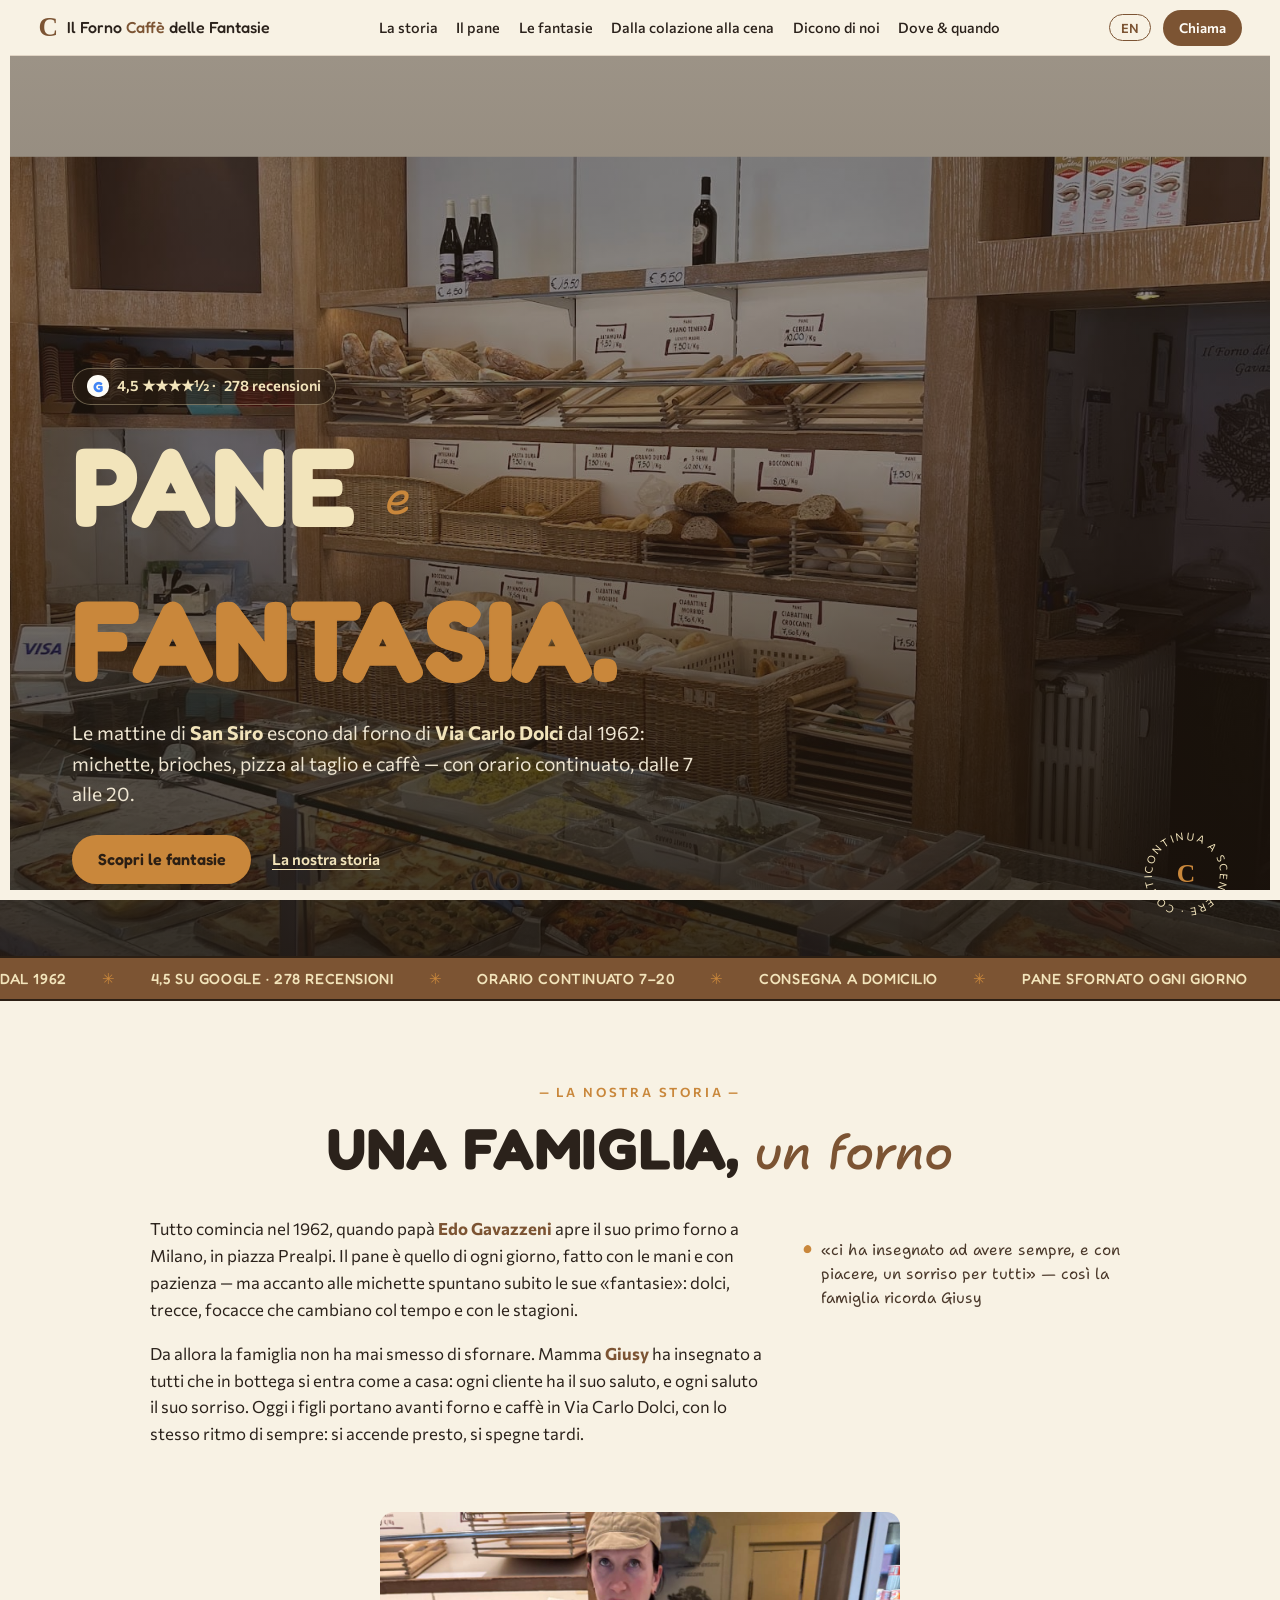
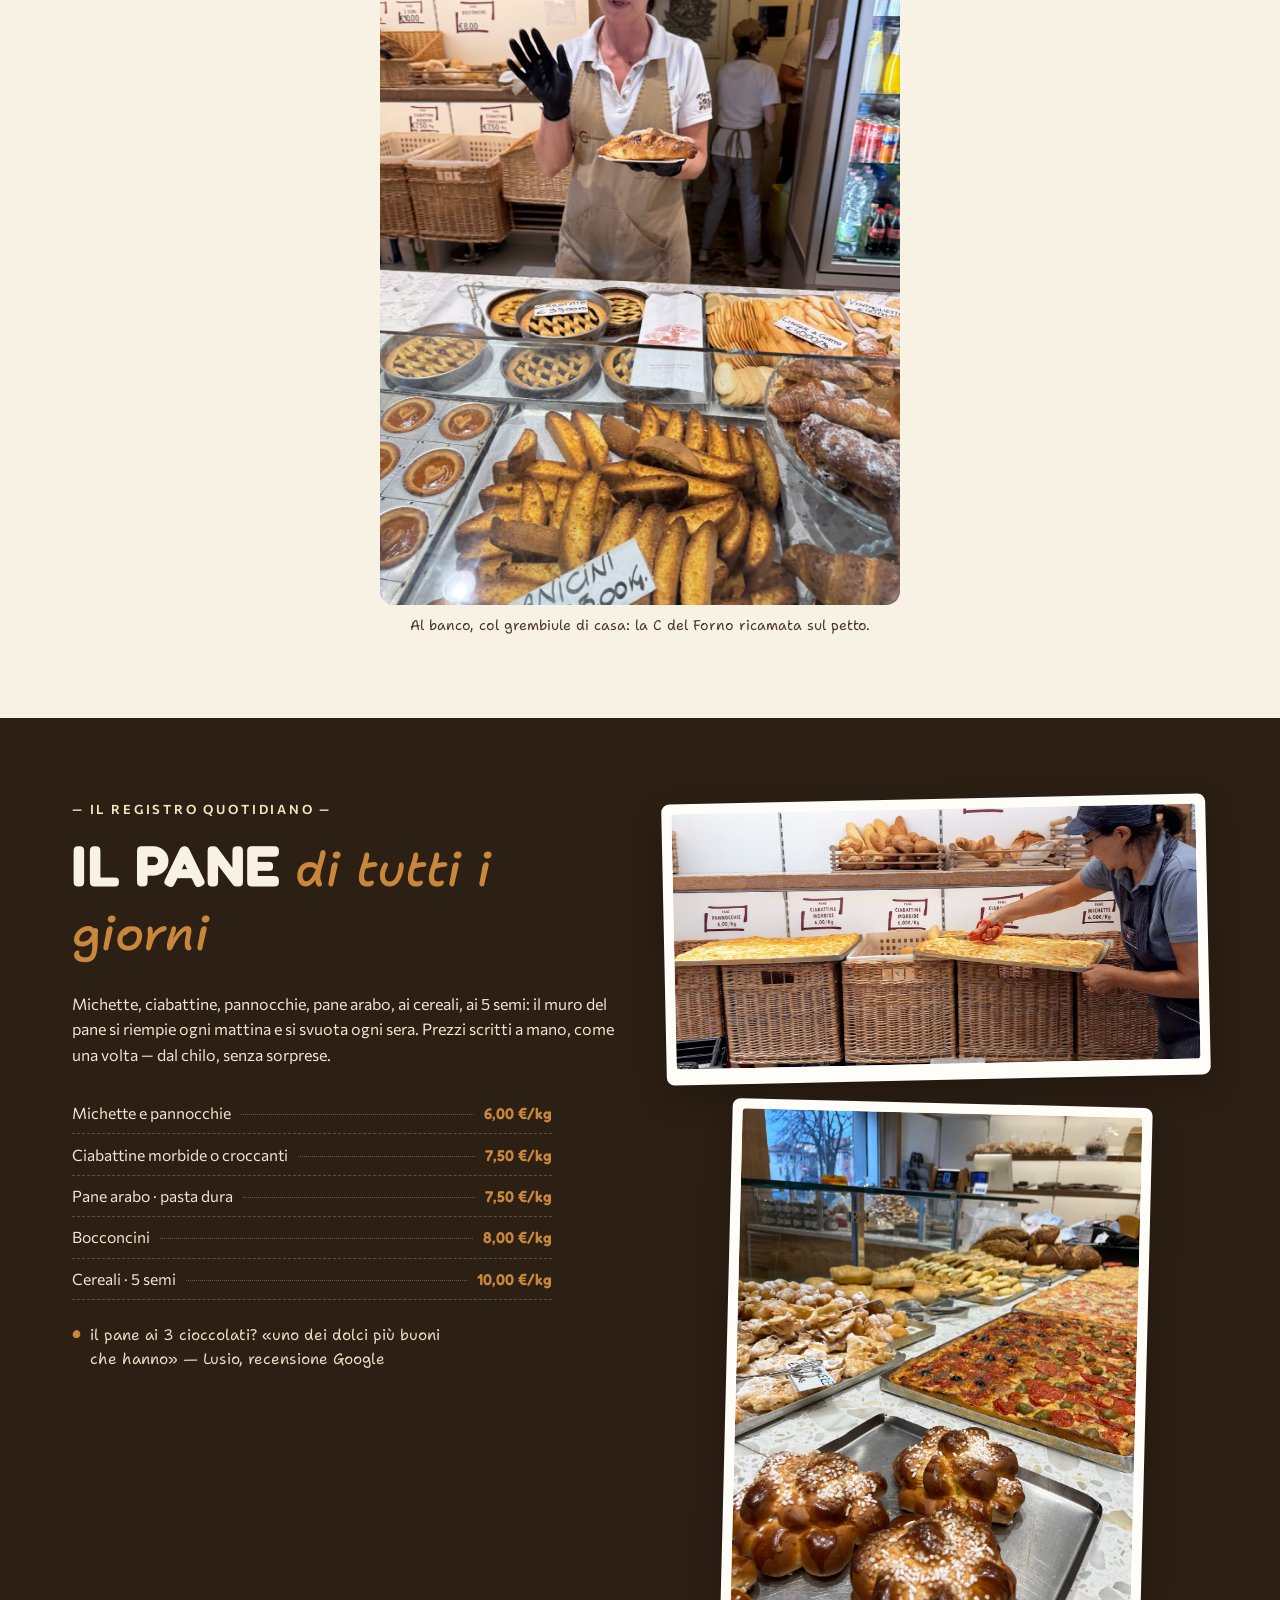
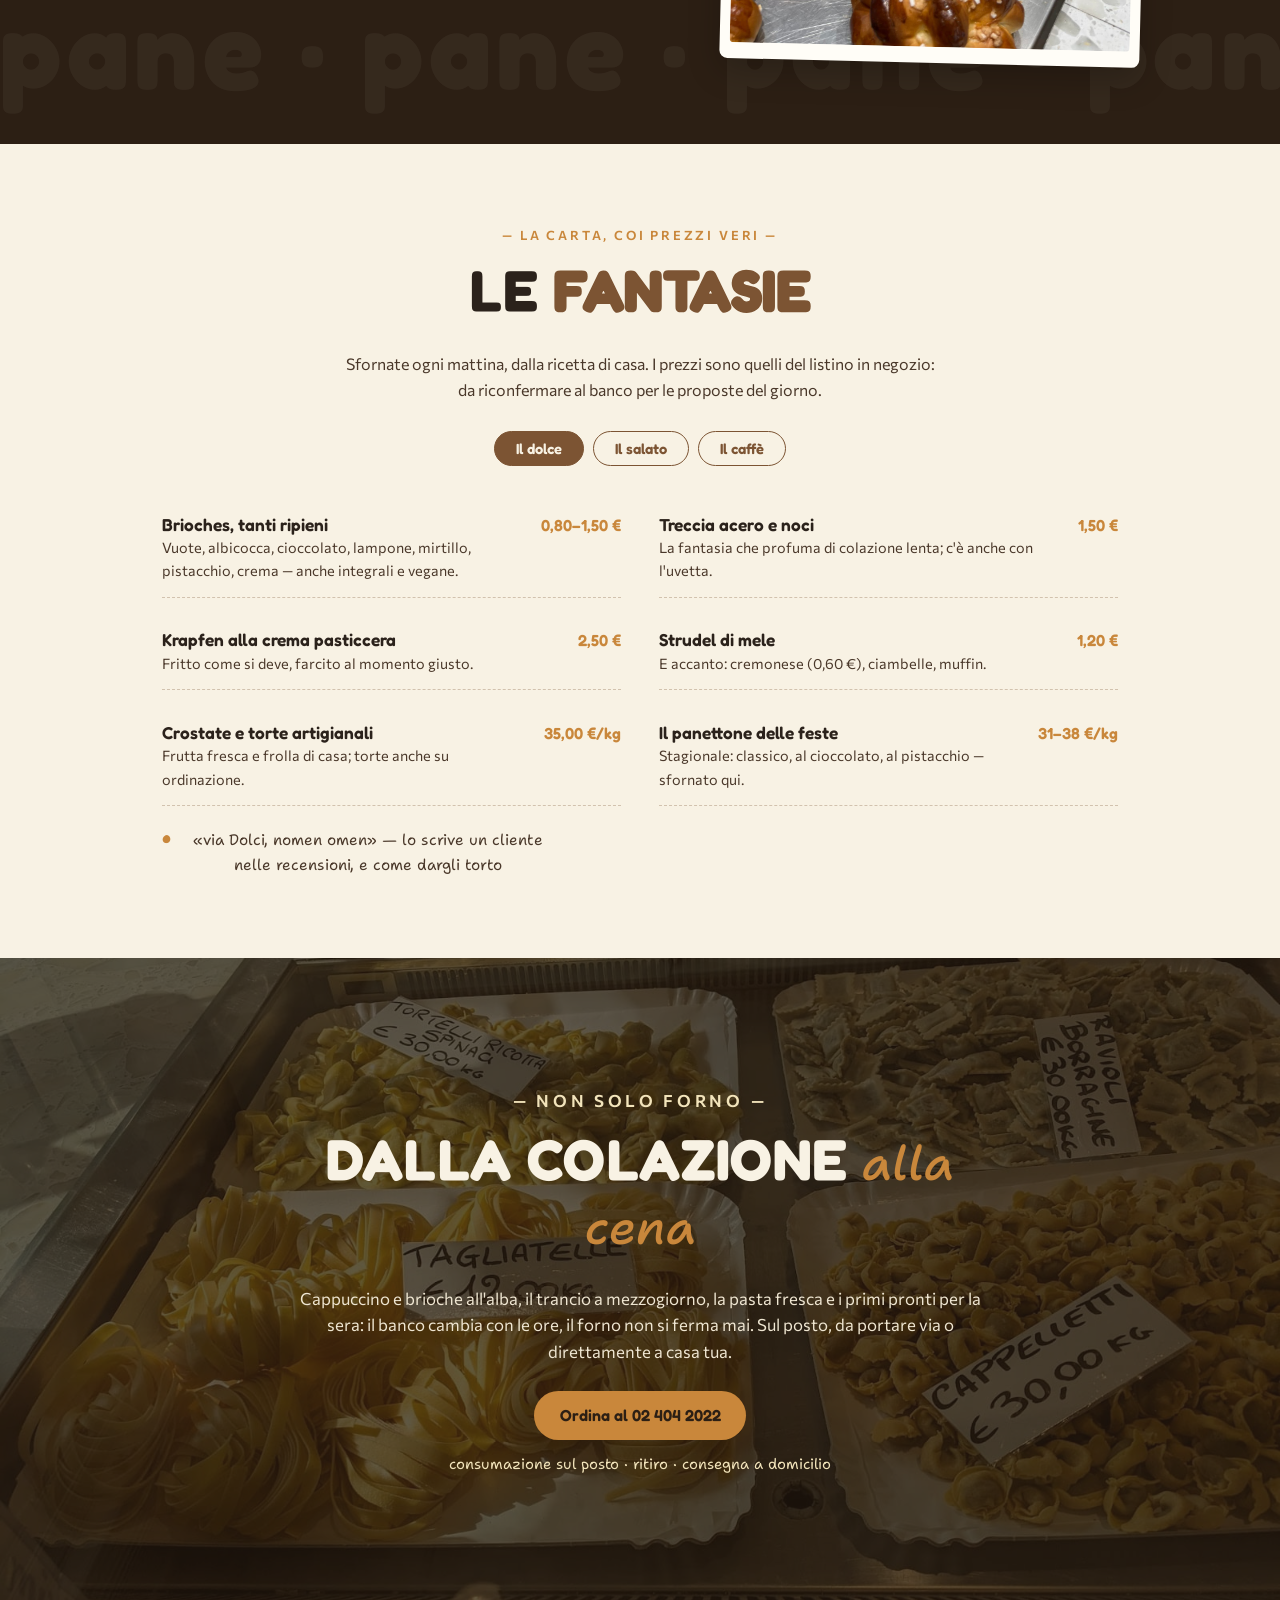
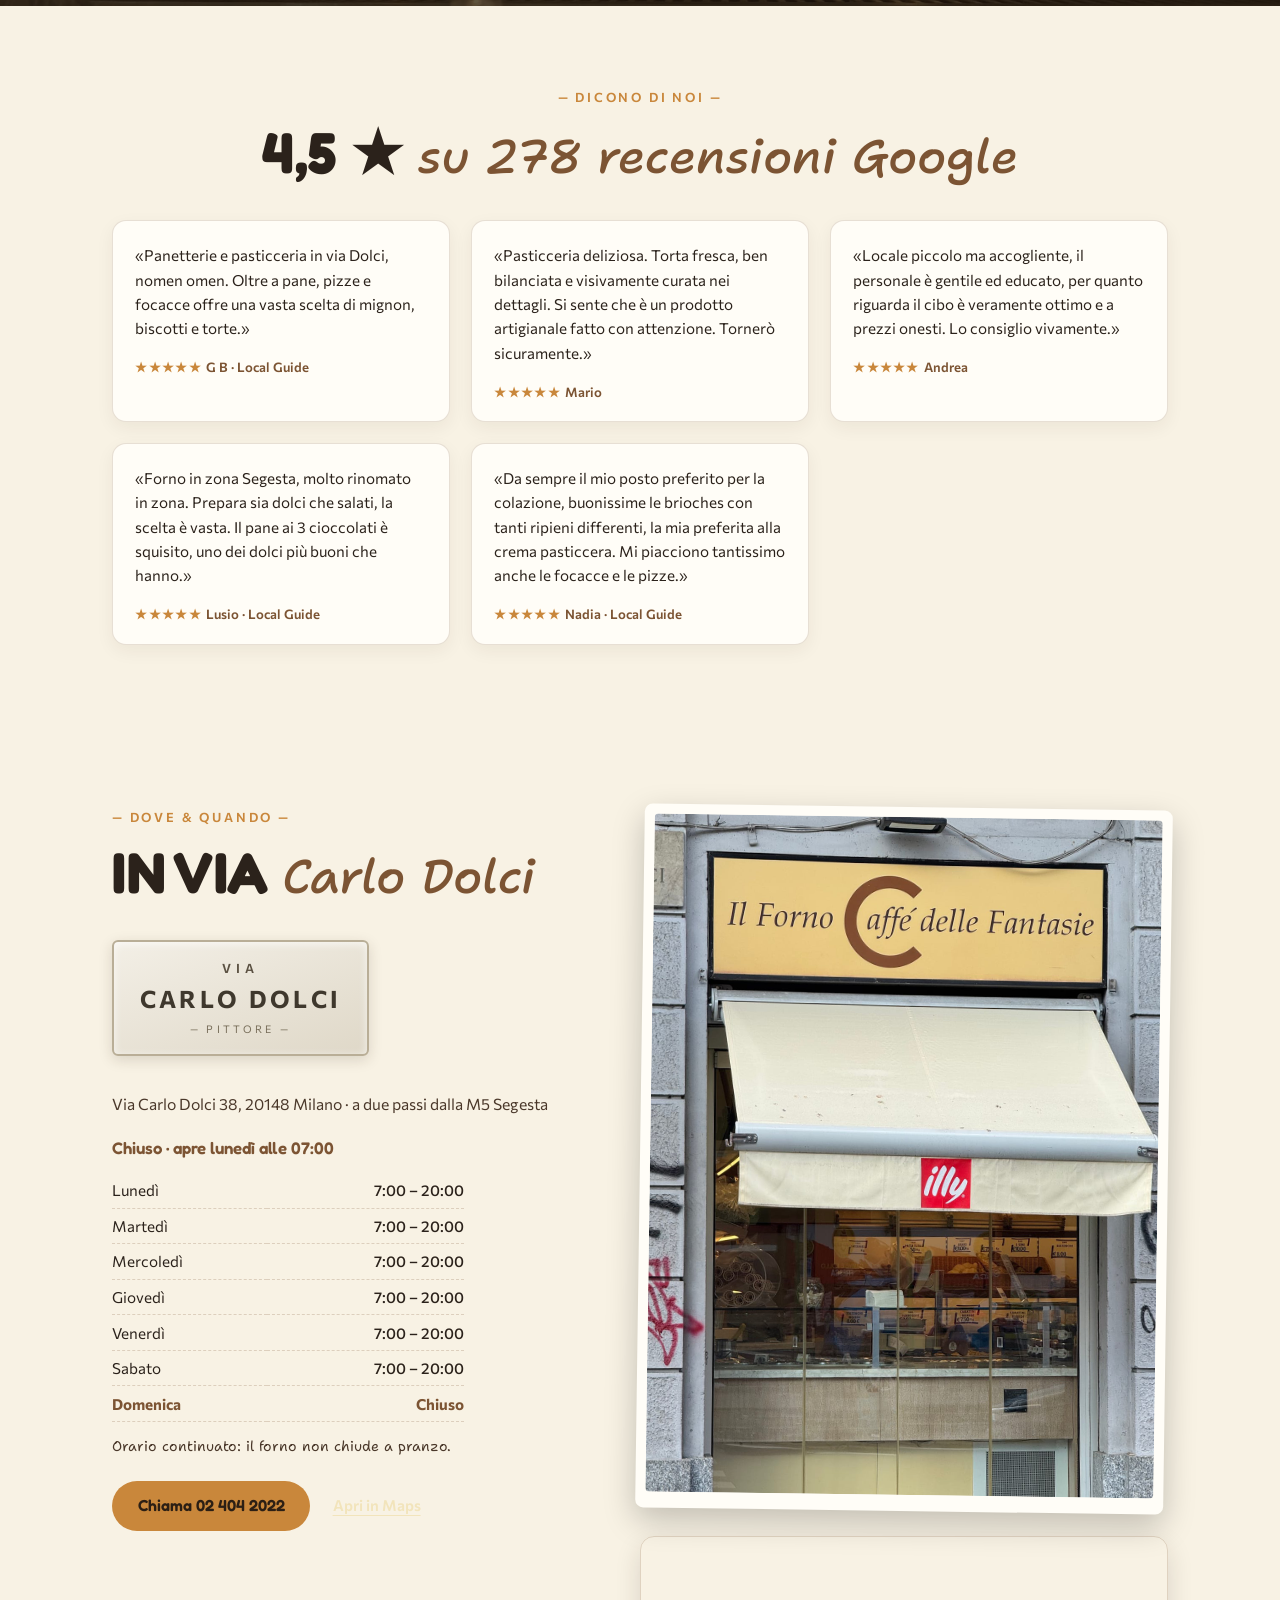
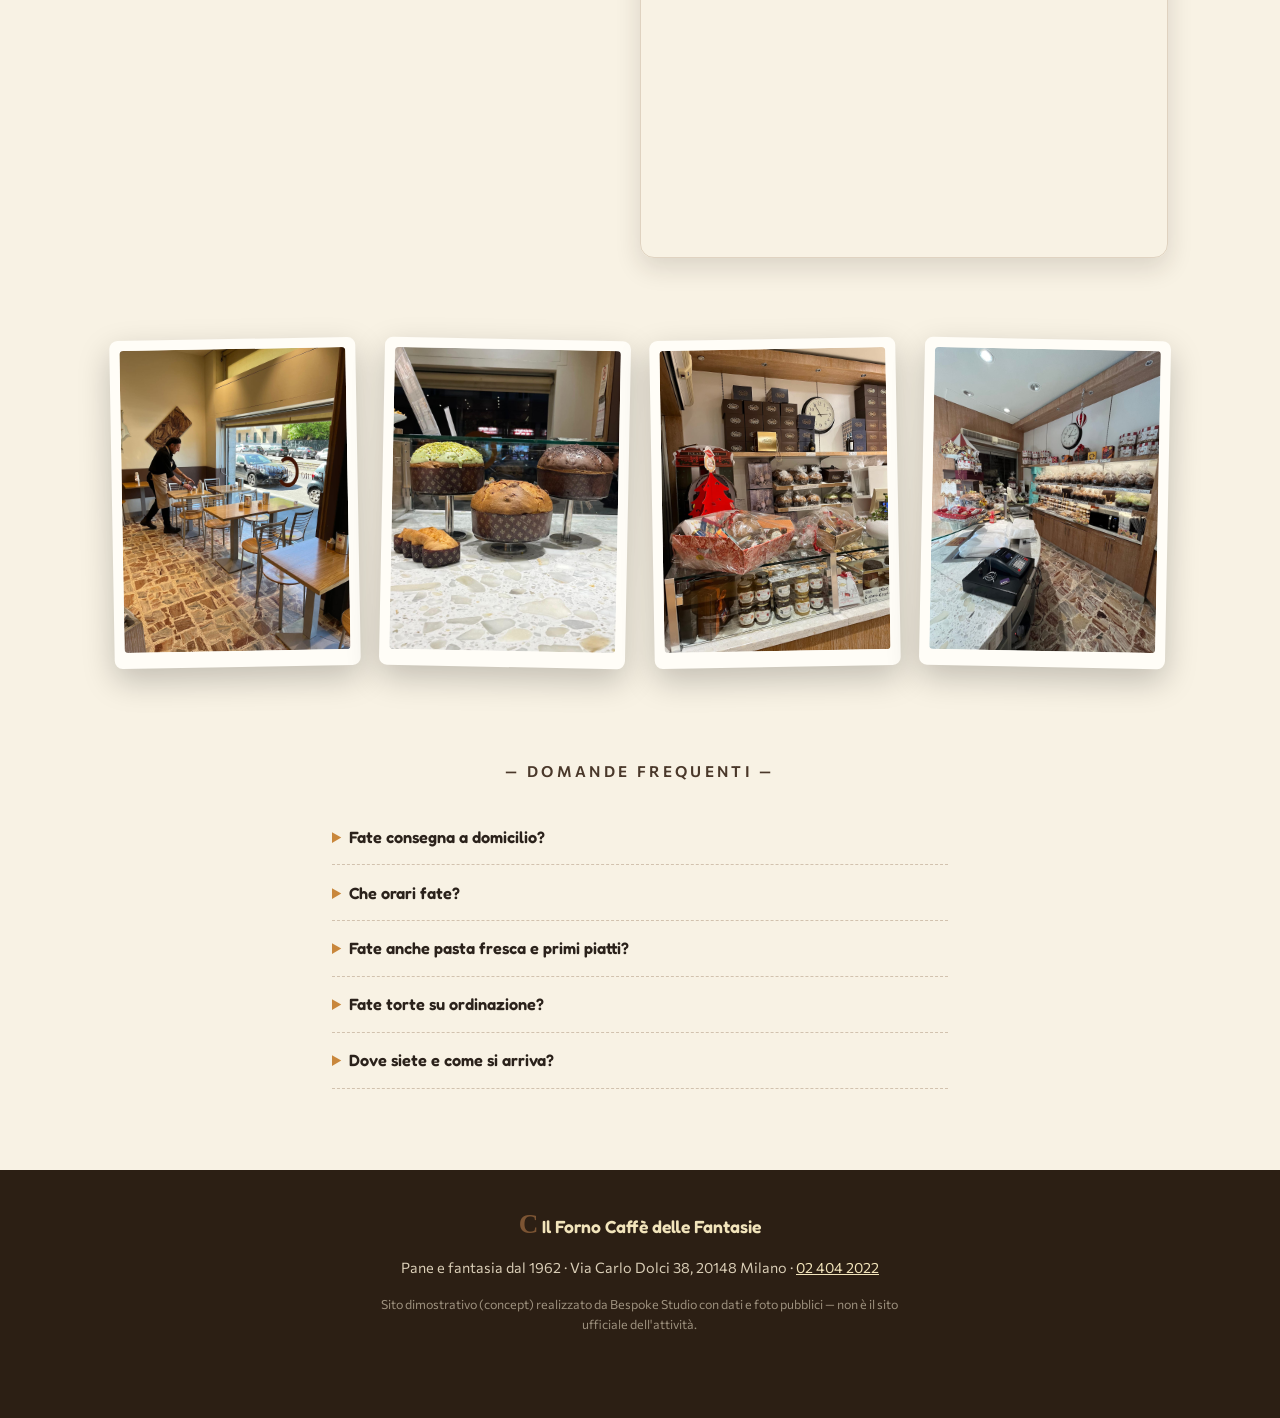
==== commit b4f08ca4: "Fix flash: elimina doppia-animazione reveal (escludi firme dal reveal generico) + immediateRender:fa" ====
--- a/index.html
+++ b/index.html
@@ -306,6 +306,6 @@
 
 <script src="https://cdnjs.cloudflare.com/ajax/libs/gsap/3.12.5/gsap.min.js" defer></script>
 <script src="https://cdnjs.cloudflare.com/ajax/libs/gsap/3.12.5/ScrollTrigger.min.js" defer></script>
-<script src="js/main.js?v=1" defer></script>
+<script src="js/main.js?v=3" defer></script>
 </body>
 </html>
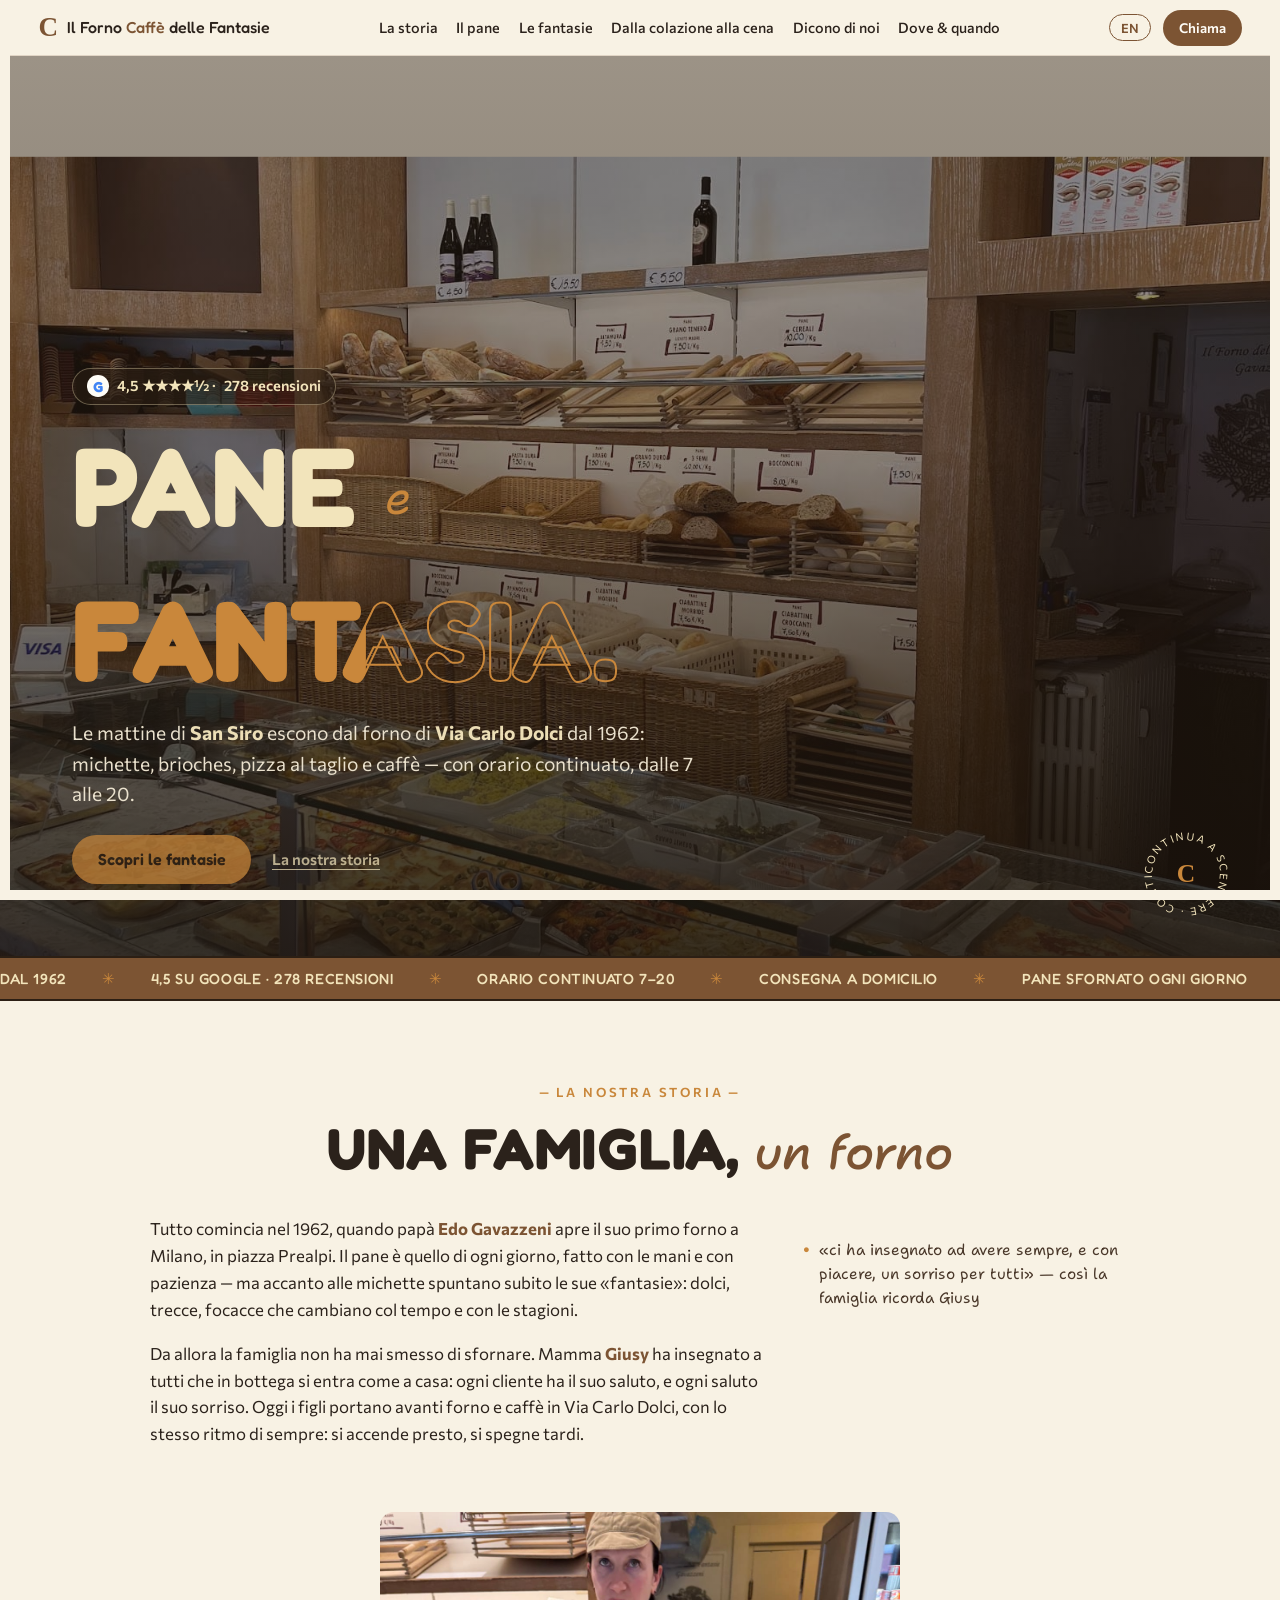
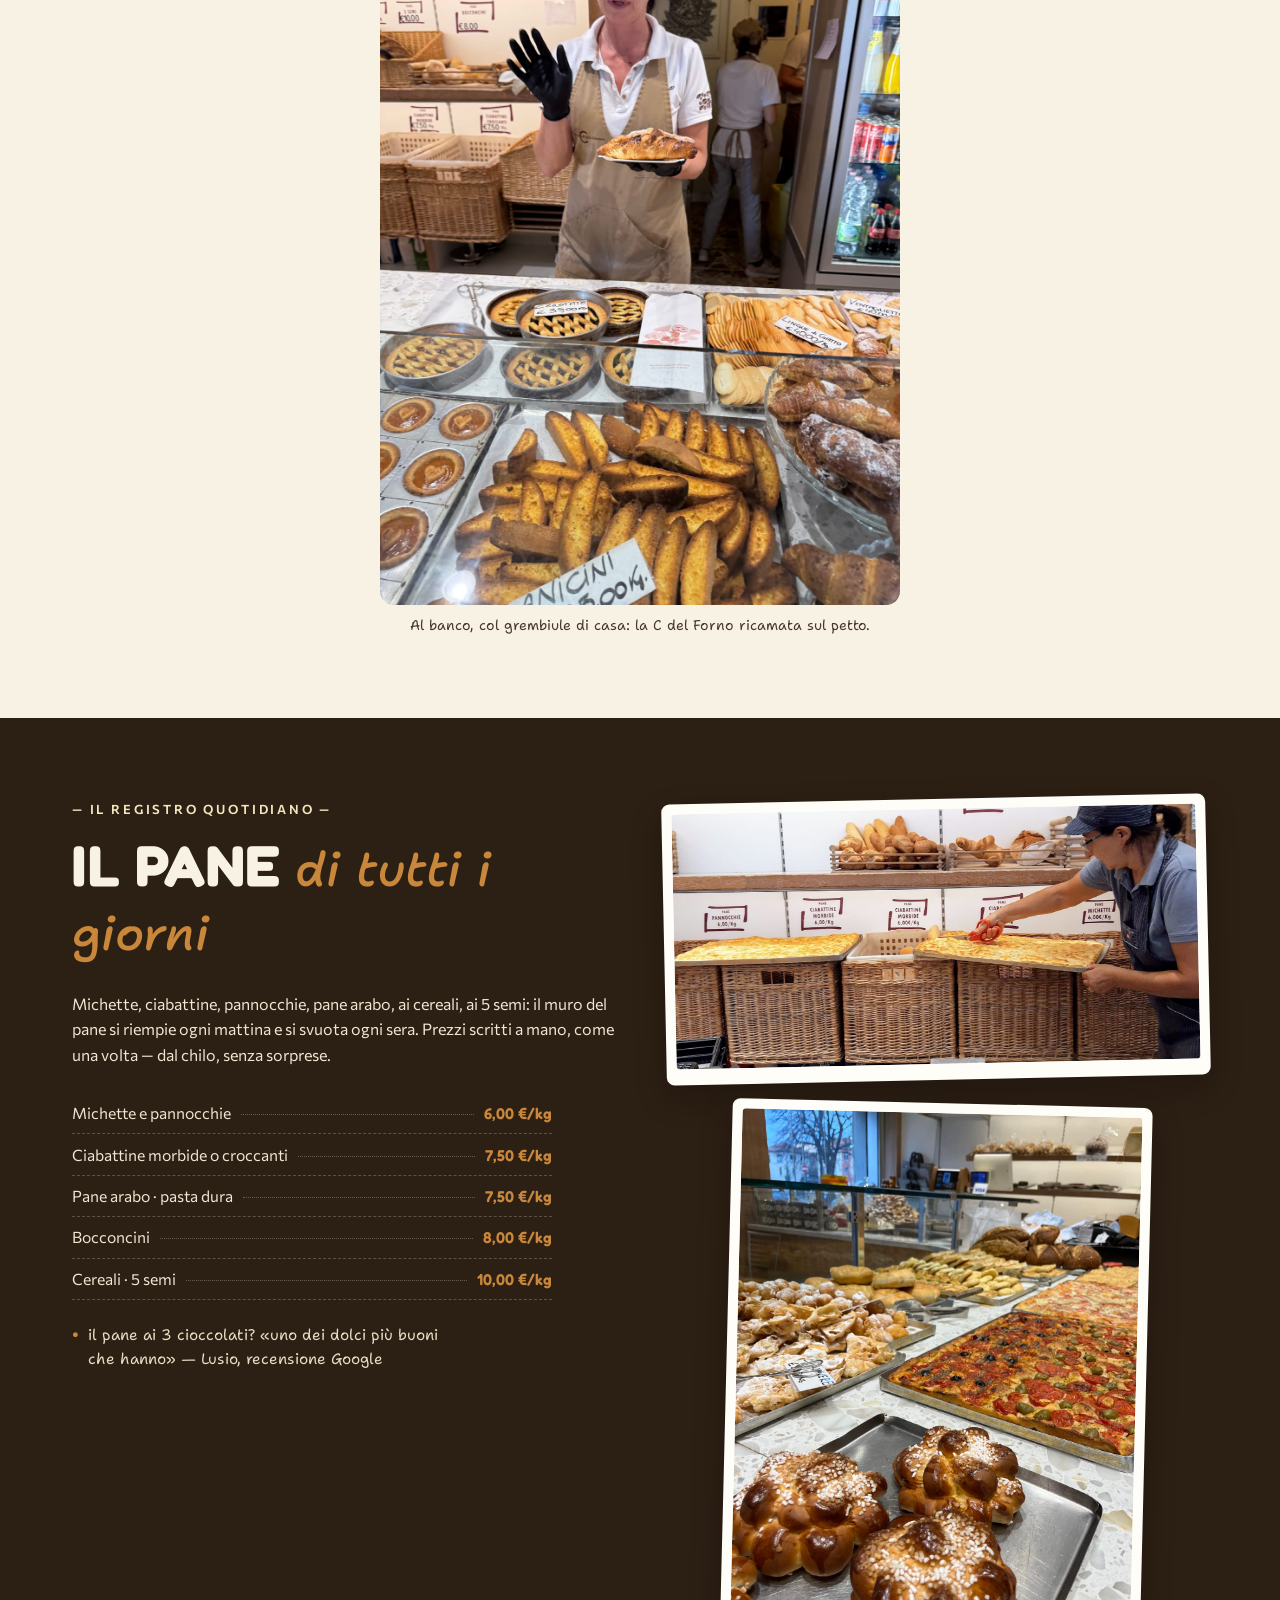
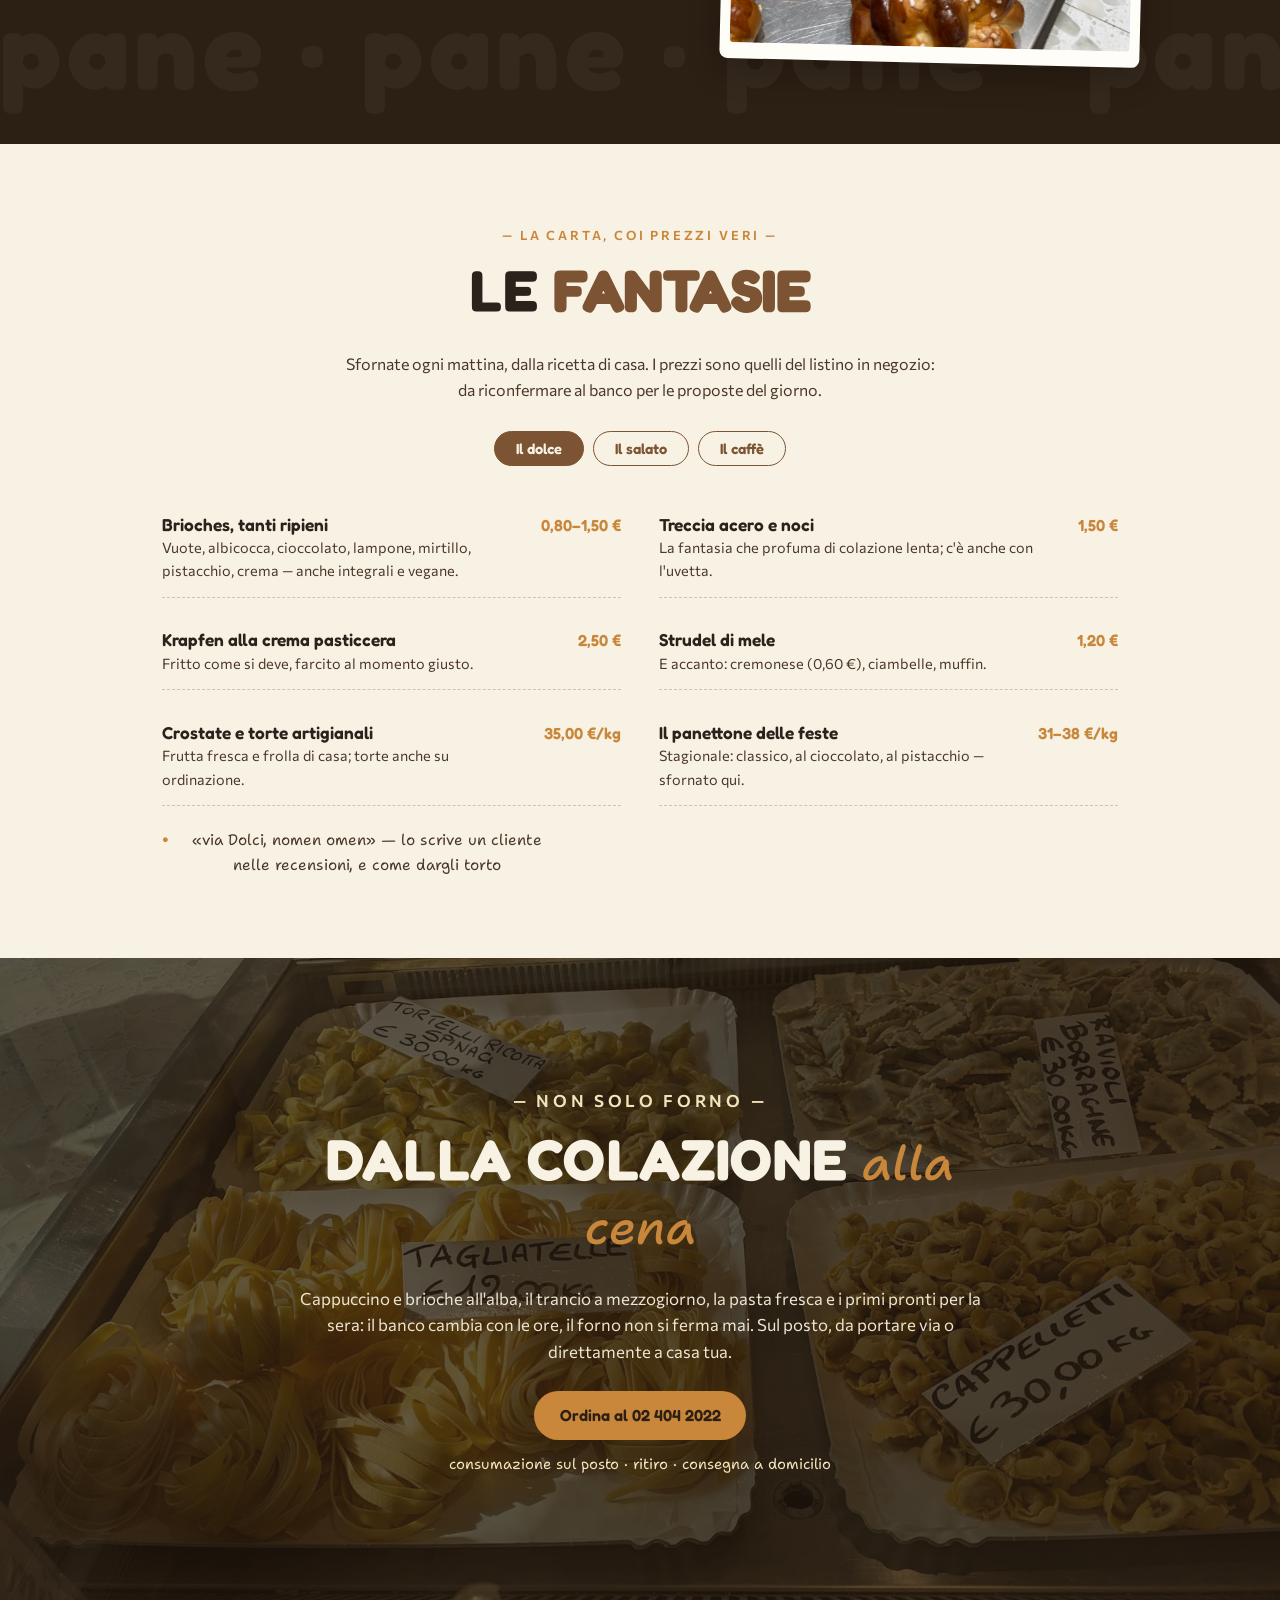
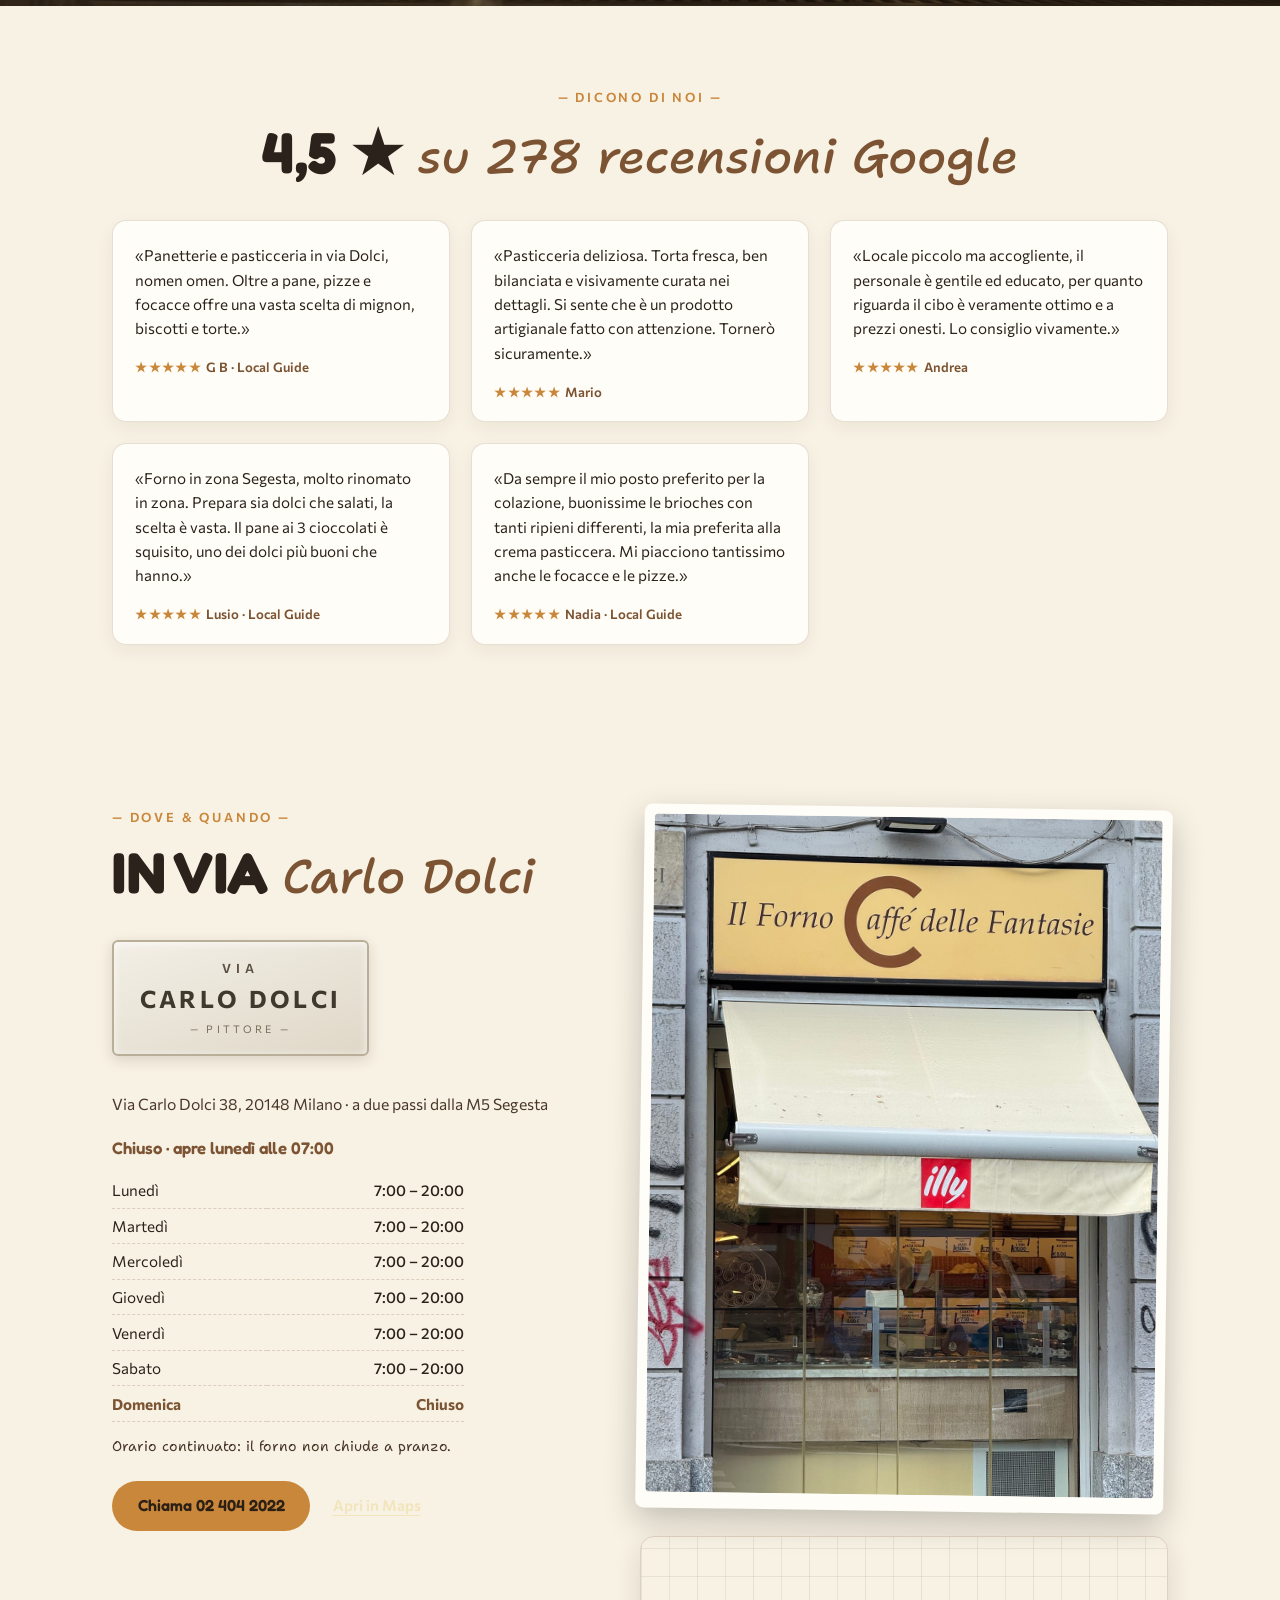
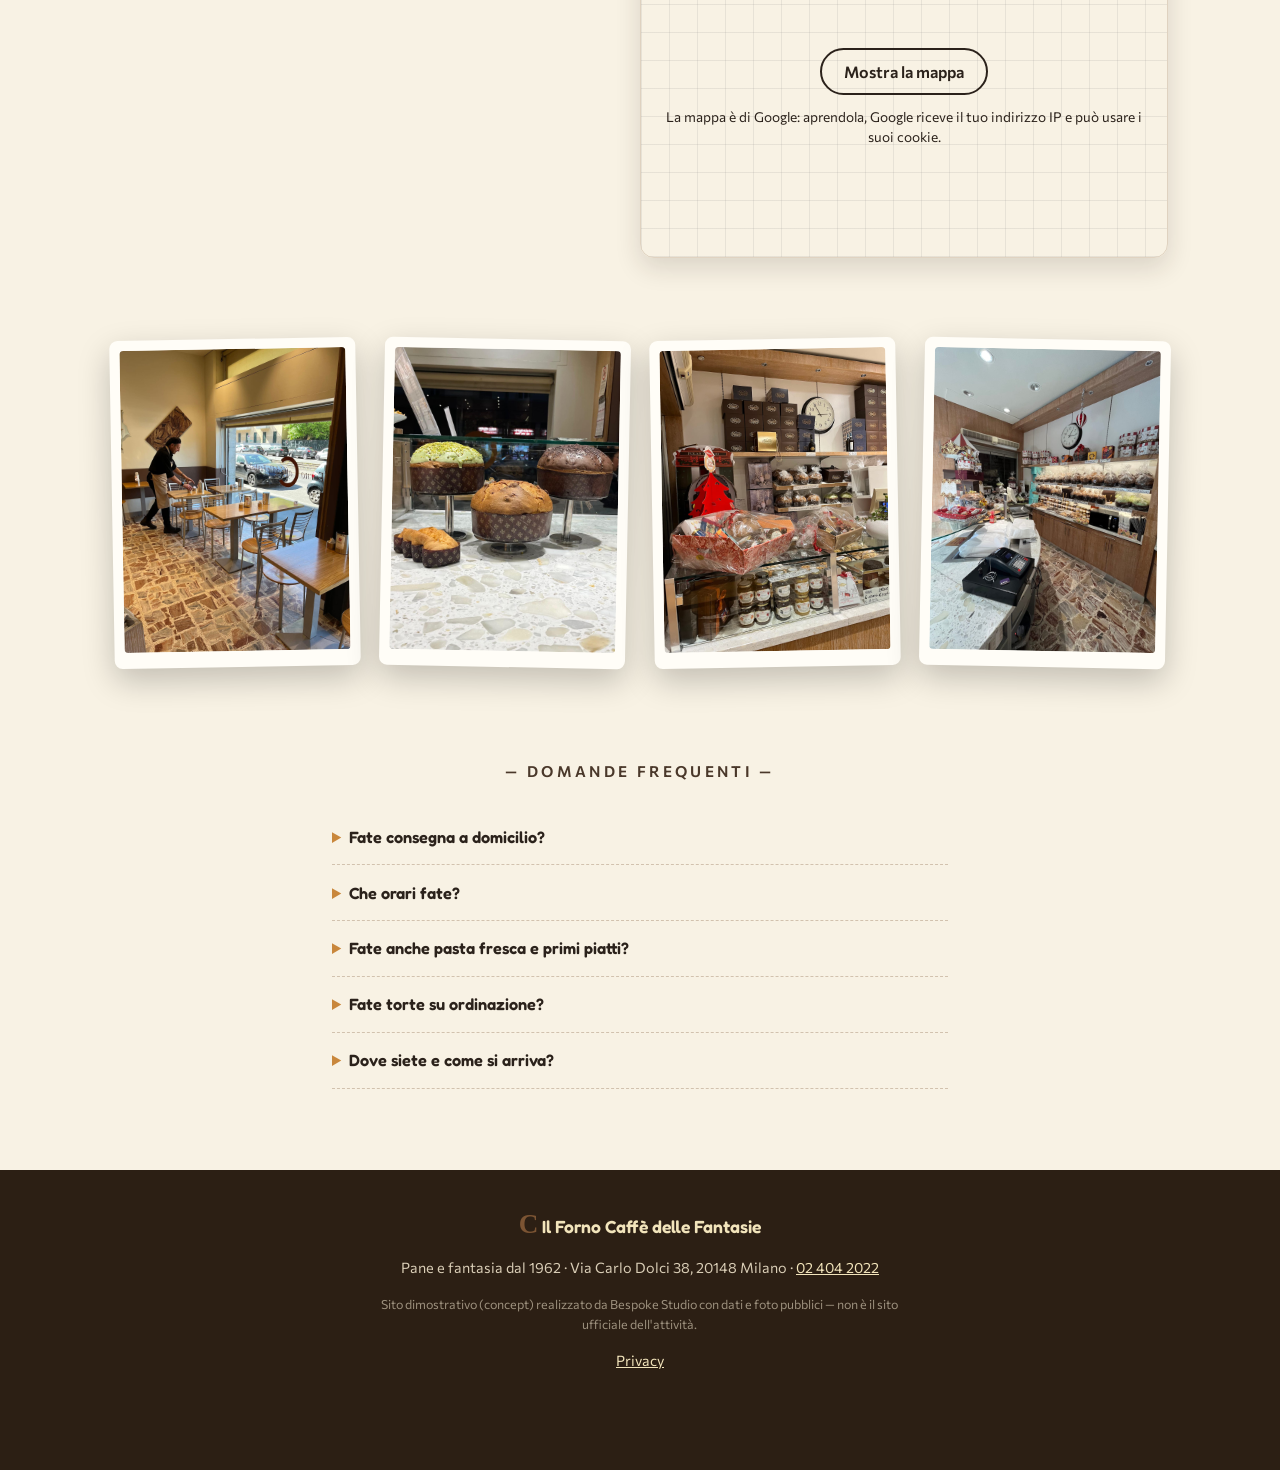
==== commit 35a9910a: "Privacy e pulizia: caratteri sul sito, mappa al clic, informativa, noindex - caratteri copiati nel s" ====
--- a/index.html
+++ b/index.html
@@ -3,6 +3,7 @@
 <head>
 <meta charset="UTF-8">
 <meta name="viewport" content="width=device-width, initial-scale=1.0">
+<meta name="robots" content="noindex">
 <title>Il Forno Caffè delle Fantasie — Pane e fantasia dal 1962 · Via Carlo Dolci 38, Milano</title>
 <meta name="description" content="Il Forno Caffè delle Fantasie: pane, brioches, pizza al taglio, pasta fresca e caffè in Via Carlo Dolci 38 a Milano (San Siro). Una famiglia che sforna pane e fantasia dal 1962. Aperti dal lunedì al sabato, 7–20 orario continuato.">
 <link rel="canonical" href="https://rotenzark.github.io/forno-delle-fantasie/">
@@ -15,9 +16,7 @@
 <link rel="icon" href="img/favicon.svg" type="image/svg+xml">
 <link rel="icon" href="img/favicon-32.png" type="image/png" sizes="32x32">
 <link rel="apple-touch-icon" href="img/apple-touch-icon.png">
-<link rel="preconnect" href="https://fonts.googleapis.com">
-<link rel="preconnect" href="https://fonts.gstatic.com" crossorigin>
-<link href="https://fonts.googleapis.com/css2?family=Fredoka:wght@400;500;600;700&family=Commissioner:wght@400;500;600;700&family=Shantell+Sans:ital,wght@0,400;0,500;1,400;1,500&display=swap" rel="stylesheet">
+<link rel="stylesheet" href="fonts/fonts.css?v=1">
 <link rel="stylesheet" href="css/styles.css?v=2">
 <script type="application/ld+json">
 {
@@ -258,7 +257,7 @@
     <div class="dove-media">
       <figure class="polaroid reveal" data-full="img/facciata.jpg"><img src="img/facciata.jpg" alt="La facciata del Forno Caffè delle Fantasie: insegna crema con la grande C marrone e tenda parasole" width="1200" height="1600"></figure>
       <div class="mappa reveal">
-        <iframe title="Mappa: Il Forno Caffè delle Fantasie, Via Carlo Dolci 38, Milano" src="https://www.google.com/maps?q=Il+Forno+Caff%C3%A8+delle+Fantasie,+Via+Carlo+Dolci+38,+20148+Milano&output=embed" loading="lazy" referrerpolicy="no-referrer-when-downgrade" allowfullscreen></iframe>
+        <div class="mappa-clic" data-mappa-clic style="--mappa-h: 320px"><template><iframe title="Mappa: Il Forno Caffè delle Fantasie, Via Carlo Dolci 38, Milano" src="https://www.google.com/maps?q=Il+Forno+Caff%C3%A8+delle+Fantasie,+Via+Carlo+Dolci+38,+20148+Milano&output=embed" loading="lazy" referrerpolicy="no-referrer-when-downgrade" allowfullscreen></iframe></template><div class="mappa-clic__velo"><a class="mappa-clic__btn" href="https://www.google.com/maps/place/Il+Forno+Caff%C3%A8+delle+Fantasie/@45.4737523,9.1411527,17z" target="_blank" rel="noopener">Mostra la mappa</a><p class="mappa-clic__nota">La mappa è di Google: aprendola, Google riceve il tuo indirizzo IP e può usare i suoi cookie.</p></div></div>
       </div>
     </div>
   </section>
@@ -291,6 +290,7 @@
   <p class="foot-brand"><span class="brand-c" aria-hidden="true">C</span> Il Forno Caffè delle Fantasie</p>
   <p data-i18n="foot.dal">Pane e fantasia dal 1962 · Via Carlo Dolci 38, 20148 Milano · <a href="tel:+39024042022">02 404 2022</a></p>
   <p class="foot-demo" data-i18n="foot.demo">Sito dimostrativo (concept) realizzato da Bespoke Studio con dati e foto pubblici — non è il sito ufficiale dell'attività.</p>
+  <p class="privacy-link"><a href="privacy.html">Privacy</a></p>
 </footer>
 
 <div class="actionbar" id="actionBar">
@@ -306,6 +306,7 @@
 
 <script src="https://cdnjs.cloudflare.com/ajax/libs/gsap/3.12.5/gsap.min.js" defer></script>
 <script src="https://cdnjs.cloudflare.com/ajax/libs/gsap/3.12.5/ScrollTrigger.min.js" defer></script>
-<script src="js/main.js?v=3" defer></script>
+<script src="js/main.js?v=4" defer></script>
+<script src="js/mappa-clic.js?v=1" defer></script>
 </body>
 </html>
--- a/fonts/fonts.css
+++ b/fonts/fonts.css
@@ -0,0 +1,517 @@
+/* Caratteri ospitati sul sito: nessuna richiesta a Google Fonts o Fontshare (giro privacy 1/10/2026). Licenze in LICENSE.txt. */
+/* cyrillic-ext */
+@font-face {
+  font-family: 'Commissioner';
+  font-style: normal;
+  font-weight: 400;
+  font-display: swap;
+  src: url(commissioner-v24-tDbw2o2WnlgI0FNDgduEk4jAhwgumbU1SVfU5BD8OuRL8OstC6KOhgvBYWSFJ-Mgdrgiju6fF8m0Z0Xaexs.woff2) format('woff2');
+  unicode-range: U+0460-052F, U+1C80-1C8A, U+20B4, U+2DE0-2DFF, U+A640-A69F, U+FE2E-FE2F;
+}
+/* cyrillic */
+@font-face {
+  font-family: 'Commissioner';
+  font-style: normal;
+  font-weight: 400;
+  font-display: swap;
+  src: url(commissioner-v24-tDbw2o2WnlgI0FNDgduEk4jAhwgumbU1SVfU5BD8OuRL8OstC6KOhgvBYWSFJ-Mgdrgiju6fF8m0bkXaexs.woff2) format('woff2');
+  unicode-range: U+0301, U+0400-045F, U+0490-0491, U+04B0-04B1, U+2116;
+}
+/* greek */
+@font-face {
+  font-family: 'Commissioner';
+  font-style: normal;
+  font-weight: 400;
+  font-display: swap;
+  src: url(commissioner-v24-tDbw2o2WnlgI0FNDgduEk4jAhwgumbU1SVfU5BD8OuRL8OstC6KOhgvBYWSFJ-Mgdrgiju6fF8m0aUXaexs.woff2) format('woff2');
+  unicode-range: U+0370-0377, U+037A-037F, U+0384-038A, U+038C, U+038E-03A1, U+03A3-03FF;
+}
+/* vietnamese */
+@font-face {
+  font-family: 'Commissioner';
+  font-style: normal;
+  font-weight: 400;
+  font-display: swap;
+  src: url(commissioner-v24-tDbw2o2WnlgI0FNDgduEk4jAhwgumbU1SVfU5BD8OuRL8OstC6KOhgvBYWSFJ-Mgdrgiju6fF8m0ZUXaexs.woff2) format('woff2');
+  unicode-range: U+0102-0103, U+0110-0111, U+0128-0129, U+0168-0169, U+01A0-01A1, U+01AF-01B0, U+0300-0301, U+0303-0304, U+0308-0309, U+0323, U+0329, U+1EA0-1EF9, U+20AB;
+}
+/* latin-ext */
+@font-face {
+  font-family: 'Commissioner';
+  font-style: normal;
+  font-weight: 400;
+  font-display: swap;
+  src: url(commissioner-v24-tDbw2o2WnlgI0FNDgduEk4jAhwgumbU1SVfU5BD8OuRL8OstC6KOhgvBYWSFJ-Mgdrgiju6fF8m0ZEXaexs.woff2) format('woff2');
+  unicode-range: U+0100-02BA, U+02BD-02C5, U+02C7-02CC, U+02CE-02D7, U+02DD-02FF, U+0304, U+0308, U+0329, U+1D00-1DBF, U+1E00-1E9F, U+1EF2-1EFF, U+2020, U+20A0-20AB, U+20AD-20C0, U+2113, U+2C60-2C7F, U+A720-A7FF;
+}
+/* latin */
+@font-face {
+  font-family: 'Commissioner';
+  font-style: normal;
+  font-weight: 400;
+  font-display: swap;
+  src: url(commissioner-v24-tDbw2o2WnlgI0FNDgduEk4jAhwgumbU1SVfU5BD8OuRL8OstC6KOhgvBYWSFJ-Mgdrgiju6fF8m0akXa.woff2) format('woff2');
+  unicode-range: U+0000-00FF, U+0131, U+0152-0153, U+02BB-02BC, U+02C6, U+02DA, U+02DC, U+0304, U+0308, U+0329, U+2000-206F, U+20AC, U+2122, U+2191, U+2193, U+2212, U+2215, U+FEFF, U+FFFD;
+}
+/* cyrillic-ext */
+@font-face {
+  font-family: 'Commissioner';
+  font-style: normal;
+  font-weight: 500;
+  font-display: swap;
+  src: url(commissioner-v24-tDbw2o2WnlgI0FNDgduEk4jAhwgumbU1SVfU5BD8OuRL8OstC6KOhgvBYWSFJ-Mgdrgiju6fF8m0Z0Xaexs.woff2) format('woff2');
+  unicode-range: U+0460-052F, U+1C80-1C8A, U+20B4, U+2DE0-2DFF, U+A640-A69F, U+FE2E-FE2F;
+}
+/* cyrillic */
+@font-face {
+  font-family: 'Commissioner';
+  font-style: normal;
+  font-weight: 500;
+  font-display: swap;
+  src: url(commissioner-v24-tDbw2o2WnlgI0FNDgduEk4jAhwgumbU1SVfU5BD8OuRL8OstC6KOhgvBYWSFJ-Mgdrgiju6fF8m0bkXaexs.woff2) format('woff2');
+  unicode-range: U+0301, U+0400-045F, U+0490-0491, U+04B0-04B1, U+2116;
+}
+/* greek */
+@font-face {
+  font-family: 'Commissioner';
+  font-style: normal;
+  font-weight: 500;
+  font-display: swap;
+  src: url(commissioner-v24-tDbw2o2WnlgI0FNDgduEk4jAhwgumbU1SVfU5BD8OuRL8OstC6KOhgvBYWSFJ-Mgdrgiju6fF8m0aUXaexs.woff2) format('woff2');
+  unicode-range: U+0370-0377, U+037A-037F, U+0384-038A, U+038C, U+038E-03A1, U+03A3-03FF;
+}
+/* vietnamese */
+@font-face {
+  font-family: 'Commissioner';
+  font-style: normal;
+  font-weight: 500;
+  font-display: swap;
+  src: url(commissioner-v24-tDbw2o2WnlgI0FNDgduEk4jAhwgumbU1SVfU5BD8OuRL8OstC6KOhgvBYWSFJ-Mgdrgiju6fF8m0ZUXaexs.woff2) format('woff2');
+  unicode-range: U+0102-0103, U+0110-0111, U+0128-0129, U+0168-0169, U+01A0-01A1, U+01AF-01B0, U+0300-0301, U+0303-0304, U+0308-0309, U+0323, U+0329, U+1EA0-1EF9, U+20AB;
+}
+/* latin-ext */
+@font-face {
+  font-family: 'Commissioner';
+  font-style: normal;
+  font-weight: 500;
+  font-display: swap;
+  src: url(commissioner-v24-tDbw2o2WnlgI0FNDgduEk4jAhwgumbU1SVfU5BD8OuRL8OstC6KOhgvBYWSFJ-Mgdrgiju6fF8m0ZEXaexs.woff2) format('woff2');
+  unicode-range: U+0100-02BA, U+02BD-02C5, U+02C7-02CC, U+02CE-02D7, U+02DD-02FF, U+0304, U+0308, U+0329, U+1D00-1DBF, U+1E00-1E9F, U+1EF2-1EFF, U+2020, U+20A0-20AB, U+20AD-20C0, U+2113, U+2C60-2C7F, U+A720-A7FF;
+}
+/* latin */
+@font-face {
+  font-family: 'Commissioner';
+  font-style: normal;
+  font-weight: 500;
+  font-display: swap;
+  src: url(commissioner-v24-tDbw2o2WnlgI0FNDgduEk4jAhwgumbU1SVfU5BD8OuRL8OstC6KOhgvBYWSFJ-Mgdrgiju6fF8m0akXa.woff2) format('woff2');
+  unicode-range: U+0000-00FF, U+0131, U+0152-0153, U+02BB-02BC, U+02C6, U+02DA, U+02DC, U+0304, U+0308, U+0329, U+2000-206F, U+20AC, U+2122, U+2191, U+2193, U+2212, U+2215, U+FEFF, U+FFFD;
+}
+/* cyrillic-ext */
+@font-face {
+  font-family: 'Commissioner';
+  font-style: normal;
+  font-weight: 600;
+  font-display: swap;
+  src: url(commissioner-v24-tDbw2o2WnlgI0FNDgduEk4jAhwgumbU1SVfU5BD8OuRL8OstC6KOhgvBYWSFJ-Mgdrgiju6fF8m0Z0Xaexs.woff2) format('woff2');
+  unicode-range: U+0460-052F, U+1C80-1C8A, U+20B4, U+2DE0-2DFF, U+A640-A69F, U+FE2E-FE2F;
+}
+/* cyrillic */
+@font-face {
+  font-family: 'Commissioner';
+  font-style: normal;
+  font-weight: 600;
+  font-display: swap;
+  src: url(commissioner-v24-tDbw2o2WnlgI0FNDgduEk4jAhwgumbU1SVfU5BD8OuRL8OstC6KOhgvBYWSFJ-Mgdrgiju6fF8m0bkXaexs.woff2) format('woff2');
+  unicode-range: U+0301, U+0400-045F, U+0490-0491, U+04B0-04B1, U+2116;
+}
+/* greek */
+@font-face {
+  font-family: 'Commissioner';
+  font-style: normal;
+  font-weight: 600;
+  font-display: swap;
+  src: url(commissioner-v24-tDbw2o2WnlgI0FNDgduEk4jAhwgumbU1SVfU5BD8OuRL8OstC6KOhgvBYWSFJ-Mgdrgiju6fF8m0aUXaexs.woff2) format('woff2');
+  unicode-range: U+0370-0377, U+037A-037F, U+0384-038A, U+038C, U+038E-03A1, U+03A3-03FF;
+}
+/* vietnamese */
+@font-face {
+  font-family: 'Commissioner';
+  font-style: normal;
+  font-weight: 600;
+  font-display: swap;
+  src: url(commissioner-v24-tDbw2o2WnlgI0FNDgduEk4jAhwgumbU1SVfU5BD8OuRL8OstC6KOhgvBYWSFJ-Mgdrgiju6fF8m0ZUXaexs.woff2) format('woff2');
+  unicode-range: U+0102-0103, U+0110-0111, U+0128-0129, U+0168-0169, U+01A0-01A1, U+01AF-01B0, U+0300-0301, U+0303-0304, U+0308-0309, U+0323, U+0329, U+1EA0-1EF9, U+20AB;
+}
+/* latin-ext */
+@font-face {
+  font-family: 'Commissioner';
+  font-style: normal;
+  font-weight: 600;
+  font-display: swap;
+  src: url(commissioner-v24-tDbw2o2WnlgI0FNDgduEk4jAhwgumbU1SVfU5BD8OuRL8OstC6KOhgvBYWSFJ-Mgdrgiju6fF8m0ZEXaexs.woff2) format('woff2');
+  unicode-range: U+0100-02BA, U+02BD-02C5, U+02C7-02CC, U+02CE-02D7, U+02DD-02FF, U+0304, U+0308, U+0329, U+1D00-1DBF, U+1E00-1E9F, U+1EF2-1EFF, U+2020, U+20A0-20AB, U+20AD-20C0, U+2113, U+2C60-2C7F, U+A720-A7FF;
+}
+/* latin */
+@font-face {
+  font-family: 'Commissioner';
+  font-style: normal;
+  font-weight: 600;
+  font-display: swap;
+  src: url(commissioner-v24-tDbw2o2WnlgI0FNDgduEk4jAhwgumbU1SVfU5BD8OuRL8OstC6KOhgvBYWSFJ-Mgdrgiju6fF8m0akXa.woff2) format('woff2');
+  unicode-range: U+0000-00FF, U+0131, U+0152-0153, U+02BB-02BC, U+02C6, U+02DA, U+02DC, U+0304, U+0308, U+0329, U+2000-206F, U+20AC, U+2122, U+2191, U+2193, U+2212, U+2215, U+FEFF, U+FFFD;
+}
+/* cyrillic-ext */
+@font-face {
+  font-family: 'Commissioner';
+  font-style: normal;
+  font-weight: 700;
+  font-display: swap;
+  src: url(commissioner-v24-tDbw2o2WnlgI0FNDgduEk4jAhwgumbU1SVfU5BD8OuRL8OstC6KOhgvBYWSFJ-Mgdrgiju6fF8m0Z0Xaexs.woff2) format('woff2');
+  unicode-range: U+0460-052F, U+1C80-1C8A, U+20B4, U+2DE0-2DFF, U+A640-A69F, U+FE2E-FE2F;
+}
+/* cyrillic */
+@font-face {
+  font-family: 'Commissioner';
+  font-style: normal;
+  font-weight: 700;
+  font-display: swap;
+  src: url(commissioner-v24-tDbw2o2WnlgI0FNDgduEk4jAhwgumbU1SVfU5BD8OuRL8OstC6KOhgvBYWSFJ-Mgdrgiju6fF8m0bkXaexs.woff2) format('woff2');
+  unicode-range: U+0301, U+0400-045F, U+0490-0491, U+04B0-04B1, U+2116;
+}
+/* greek */
+@font-face {
+  font-family: 'Commissioner';
+  font-style: normal;
+  font-weight: 700;
+  font-display: swap;
+  src: url(commissioner-v24-tDbw2o2WnlgI0FNDgduEk4jAhwgumbU1SVfU5BD8OuRL8OstC6KOhgvBYWSFJ-Mgdrgiju6fF8m0aUXaexs.woff2) format('woff2');
+  unicode-range: U+0370-0377, U+037A-037F, U+0384-038A, U+038C, U+038E-03A1, U+03A3-03FF;
+}
+/* vietnamese */
+@font-face {
+  font-family: 'Commissioner';
+  font-style: normal;
+  font-weight: 700;
+  font-display: swap;
+  src: url(commissioner-v24-tDbw2o2WnlgI0FNDgduEk4jAhwgumbU1SVfU5BD8OuRL8OstC6KOhgvBYWSFJ-Mgdrgiju6fF8m0ZUXaexs.woff2) format('woff2');
+  unicode-range: U+0102-0103, U+0110-0111, U+0128-0129, U+0168-0169, U+01A0-01A1, U+01AF-01B0, U+0300-0301, U+0303-0304, U+0308-0309, U+0323, U+0329, U+1EA0-1EF9, U+20AB;
+}
+/* latin-ext */
+@font-face {
+  font-family: 'Commissioner';
+  font-style: normal;
+  font-weight: 700;
+  font-display: swap;
+  src: url(commissioner-v24-tDbw2o2WnlgI0FNDgduEk4jAhwgumbU1SVfU5BD8OuRL8OstC6KOhgvBYWSFJ-Mgdrgiju6fF8m0ZEXaexs.woff2) format('woff2');
+  unicode-range: U+0100-02BA, U+02BD-02C5, U+02C7-02CC, U+02CE-02D7, U+02DD-02FF, U+0304, U+0308, U+0329, U+1D00-1DBF, U+1E00-1E9F, U+1EF2-1EFF, U+2020, U+20A0-20AB, U+20AD-20C0, U+2113, U+2C60-2C7F, U+A720-A7FF;
+}
+/* latin */
+@font-face {
+  font-family: 'Commissioner';
+  font-style: normal;
+  font-weight: 700;
+  font-display: swap;
+  src: url(commissioner-v24-tDbw2o2WnlgI0FNDgduEk4jAhwgumbU1SVfU5BD8OuRL8OstC6KOhgvBYWSFJ-Mgdrgiju6fF8m0akXa.woff2) format('woff2');
+  unicode-range: U+0000-00FF, U+0131, U+0152-0153, U+02BB-02BC, U+02C6, U+02DA, U+02DC, U+0304, U+0308, U+0329, U+2000-206F, U+20AC, U+2122, U+2191, U+2193, U+2212, U+2215, U+FEFF, U+FFFD;
+}
+/* hebrew */
+@font-face {
+  font-family: 'Fredoka';
+  font-style: normal;
+  font-weight: 400;
+  font-stretch: 100%;
+  font-display: swap;
+  src: url(fredoka-v17-X7n64b87HvSqjb_WIi2yDCRwoQ_k7367_DWs89XyHw.woff2) format('woff2');
+  unicode-range: U+0307-0308, U+0590-05FF, U+200C-2010, U+20AA, U+25CC, U+FB1D-FB4F;
+}
+/* latin-ext */
+@font-face {
+  font-family: 'Fredoka';
+  font-style: normal;
+  font-weight: 400;
+  font-stretch: 100%;
+  font-display: swap;
+  src: url(fredoka-v17-X7n64b87HvSqjb_WIi2yDCRwoQ_k7367_DWg89XyHw.woff2) format('woff2');
+  unicode-range: U+0100-02BA, U+02BD-02C5, U+02C7-02CC, U+02CE-02D7, U+02DD-02FF, U+0304, U+0308, U+0329, U+1D00-1DBF, U+1E00-1E9F, U+1EF2-1EFF, U+2020, U+20A0-20AB, U+20AD-20C0, U+2113, U+2C60-2C7F, U+A720-A7FF;
+}
+/* latin */
+@font-face {
+  font-family: 'Fredoka';
+  font-style: normal;
+  font-weight: 400;
+  font-stretch: 100%;
+  font-display: swap;
+  src: url(fredoka-v17-X7n64b87HvSqjb_WIi2yDCRwoQ_k7367_DWu89U.woff2) format('woff2');
+  unicode-range: U+0000-00FF, U+0131, U+0152-0153, U+02BB-02BC, U+02C6, U+02DA, U+02DC, U+0304, U+0308, U+0329, U+2000-206F, U+20AC, U+2122, U+2191, U+2193, U+2212, U+2215, U+FEFF, U+FFFD;
+}
+/* hebrew */
+@font-face {
+  font-family: 'Fredoka';
+  font-style: normal;
+  font-weight: 500;
+  font-stretch: 100%;
+  font-display: swap;
+  src: url(fredoka-v17-X7n64b87HvSqjb_WIi2yDCRwoQ_k7367_DWs89XyHw.woff2) format('woff2');
+  unicode-range: U+0307-0308, U+0590-05FF, U+200C-2010, U+20AA, U+25CC, U+FB1D-FB4F;
+}
+/* latin-ext */
+@font-face {
+  font-family: 'Fredoka';
+  font-style: normal;
+  font-weight: 500;
+  font-stretch: 100%;
+  font-display: swap;
+  src: url(fredoka-v17-X7n64b87HvSqjb_WIi2yDCRwoQ_k7367_DWg89XyHw.woff2) format('woff2');
+  unicode-range: U+0100-02BA, U+02BD-02C5, U+02C7-02CC, U+02CE-02D7, U+02DD-02FF, U+0304, U+0308, U+0329, U+1D00-1DBF, U+1E00-1E9F, U+1EF2-1EFF, U+2020, U+20A0-20AB, U+20AD-20C0, U+2113, U+2C60-2C7F, U+A720-A7FF;
+}
+/* latin */
+@font-face {
+  font-family: 'Fredoka';
+  font-style: normal;
+  font-weight: 500;
+  font-stretch: 100%;
+  font-display: swap;
+  src: url(fredoka-v17-X7n64b87HvSqjb_WIi2yDCRwoQ_k7367_DWu89U.woff2) format('woff2');
+  unicode-range: U+0000-00FF, U+0131, U+0152-0153, U+02BB-02BC, U+02C6, U+02DA, U+02DC, U+0304, U+0308, U+0329, U+2000-206F, U+20AC, U+2122, U+2191, U+2193, U+2212, U+2215, U+FEFF, U+FFFD;
+}
+/* hebrew */
+@font-face {
+  font-family: 'Fredoka';
+  font-style: normal;
+  font-weight: 600;
+  font-stretch: 100%;
+  font-display: swap;
+  src: url(fredoka-v17-X7n64b87HvSqjb_WIi2yDCRwoQ_k7367_DWs89XyHw.woff2) format('woff2');
+  unicode-range: U+0307-0308, U+0590-05FF, U+200C-2010, U+20AA, U+25CC, U+FB1D-FB4F;
+}
+/* latin-ext */
+@font-face {
+  font-family: 'Fredoka';
+  font-style: normal;
+  font-weight: 600;
+  font-stretch: 100%;
+  font-display: swap;
+  src: url(fredoka-v17-X7n64b87HvSqjb_WIi2yDCRwoQ_k7367_DWg89XyHw.woff2) format('woff2');
+  unicode-range: U+0100-02BA, U+02BD-02C5, U+02C7-02CC, U+02CE-02D7, U+02DD-02FF, U+0304, U+0308, U+0329, U+1D00-1DBF, U+1E00-1E9F, U+1EF2-1EFF, U+2020, U+20A0-20AB, U+20AD-20C0, U+2113, U+2C60-2C7F, U+A720-A7FF;
+}
+/* latin */
+@font-face {
+  font-family: 'Fredoka';
+  font-style: normal;
+  font-weight: 600;
+  font-stretch: 100%;
+  font-display: swap;
+  src: url(fredoka-v17-X7n64b87HvSqjb_WIi2yDCRwoQ_k7367_DWu89U.woff2) format('woff2');
+  unicode-range: U+0000-00FF, U+0131, U+0152-0153, U+02BB-02BC, U+02C6, U+02DA, U+02DC, U+0304, U+0308, U+0329, U+2000-206F, U+20AC, U+2122, U+2191, U+2193, U+2212, U+2215, U+FEFF, U+FFFD;
+}
+/* hebrew */
+@font-face {
+  font-family: 'Fredoka';
+  font-style: normal;
+  font-weight: 700;
+  font-stretch: 100%;
+  font-display: swap;
+  src: url(fredoka-v17-X7n64b87HvSqjb_WIi2yDCRwoQ_k7367_DWs89XyHw.woff2) format('woff2');
+  unicode-range: U+0307-0308, U+0590-05FF, U+200C-2010, U+20AA, U+25CC, U+FB1D-FB4F;
+}
+/* latin-ext */
+@font-face {
+  font-family: 'Fredoka';
+  font-style: normal;
+  font-weight: 700;
+  font-stretch: 100%;
+  font-display: swap;
+  src: url(fredoka-v17-X7n64b87HvSqjb_WIi2yDCRwoQ_k7367_DWg89XyHw.woff2) format('woff2');
+  unicode-range: U+0100-02BA, U+02BD-02C5, U+02C7-02CC, U+02CE-02D7, U+02DD-02FF, U+0304, U+0308, U+0329, U+1D00-1DBF, U+1E00-1E9F, U+1EF2-1EFF, U+2020, U+20A0-20AB, U+20AD-20C0, U+2113, U+2C60-2C7F, U+A720-A7FF;
+}
+/* latin */
+@font-face {
+  font-family: 'Fredoka';
+  font-style: normal;
+  font-weight: 700;
+  font-stretch: 100%;
+  font-display: swap;
+  src: url(fredoka-v17-X7n64b87HvSqjb_WIi2yDCRwoQ_k7367_DWu89U.woff2) format('woff2');
+  unicode-range: U+0000-00FF, U+0131, U+0152-0153, U+02BB-02BC, U+02C6, U+02DA, U+02DC, U+0304, U+0308, U+0329, U+2000-206F, U+20AC, U+2122, U+2191, U+2193, U+2212, U+2215, U+FEFF, U+FFFD;
+}
+/* cyrillic-ext */
+@font-face {
+  font-family: 'Shantell Sans';
+  font-style: italic;
+  font-weight: 400;
+  font-display: swap;
+  src: url(shantellsans-v13-FeVhS0pCoLIo-lcdY7kjvNoQg2xkycTqsuA6bi9pTt8YiT-NXidjb_ee-maigL6R8nKVh8BbE1mv4wwMMm1lebY.woff2) format('woff2');
+  unicode-range: U+0460-052F, U+1C80-1C8A, U+20B4, U+2DE0-2DFF, U+A640-A69F, U+FE2E-FE2F;
+}
+/* cyrillic */
+@font-face {
+  font-family: 'Shantell Sans';
+  font-style: italic;
+  font-weight: 400;
+  font-display: swap;
+  src: url(shantellsans-v13-FeVhS0pCoLIo-lcdY7kjvNoQg2xkycTqsuA6bi9pTt8YiT-NXidjb_ee-maigL6R8nKVh8BbE1mv4wwMO21lebY.woff2) format('woff2');
+  unicode-range: U+0301, U+0400-045F, U+0490-0491, U+04B0-04B1, U+2116;
+}
+/* vietnamese */
+@font-face {
+  font-family: 'Shantell Sans';
+  font-style: italic;
+  font-weight: 400;
+  font-display: swap;
+  src: url(shantellsans-v13-FeVhS0pCoLIo-lcdY7kjvNoQg2xkycTqsuA6bi9pTt8YiT-NXidjb_ee-maigL6R8nKVh8BbE1mv4wwMMG1lebY.woff2) format('woff2');
+  unicode-range: U+0102-0103, U+0110-0111, U+0128-0129, U+0168-0169, U+01A0-01A1, U+01AF-01B0, U+0300-0301, U+0303-0304, U+0308-0309, U+0323, U+0329, U+1EA0-1EF9, U+20AB;
+}
+/* latin-ext */
+@font-face {
+  font-family: 'Shantell Sans';
+  font-style: italic;
+  font-weight: 400;
+  font-display: swap;
+  src: url(shantellsans-v13-FeVhS0pCoLIo-lcdY7kjvNoQg2xkycTqsuA6bi9pTt8YiT-NXidjb_ee-maigL6R8nKVh8BbE1mv4wwMMW1lebY.woff2) format('woff2');
+  unicode-range: U+0100-02BA, U+02BD-02C5, U+02C7-02CC, U+02CE-02D7, U+02DD-02FF, U+0304, U+0308, U+0329, U+1D00-1DBF, U+1E00-1E9F, U+1EF2-1EFF, U+2020, U+20A0-20AB, U+20AD-20C0, U+2113, U+2C60-2C7F, U+A720-A7FF;
+}
+/* latin */
+@font-face {
+  font-family: 'Shantell Sans';
+  font-style: italic;
+  font-weight: 400;
+  font-display: swap;
+  src: url(shantellsans-v13-FeVhS0pCoLIo-lcdY7kjvNoQg2xkycTqsuA6bi9pTt8YiT-NXidjb_ee-maigL6R8nKVh8BbE1mv4wwMP21l.woff2) format('woff2');
+  unicode-range: U+0000-00FF, U+0131, U+0152-0153, U+02BB-02BC, U+02C6, U+02DA, U+02DC, U+0304, U+0308, U+0329, U+2000-206F, U+20AC, U+2122, U+2191, U+2193, U+2212, U+2215, U+FEFF, U+FFFD;
+}
+/* cyrillic-ext */
+@font-face {
+  font-family: 'Shantell Sans';
+  font-style: italic;
+  font-weight: 500;
+  font-display: swap;
+  src: url(shantellsans-v13-FeVhS0pCoLIo-lcdY7kjvNoQg2xkycTqsuA6bi9pTt8YiT-NXidjb_ee-maigL6R8nKVh8BbE1mv4wwMMm1lebY.woff2) format('woff2');
+  unicode-range: U+0460-052F, U+1C80-1C8A, U+20B4, U+2DE0-2DFF, U+A640-A69F, U+FE2E-FE2F;
+}
+/* cyrillic */
+@font-face {
+  font-family: 'Shantell Sans';
+  font-style: italic;
+  font-weight: 500;
+  font-display: swap;
+  src: url(shantellsans-v13-FeVhS0pCoLIo-lcdY7kjvNoQg2xkycTqsuA6bi9pTt8YiT-NXidjb_ee-maigL6R8nKVh8BbE1mv4wwMO21lebY.woff2) format('woff2');
+  unicode-range: U+0301, U+0400-045F, U+0490-0491, U+04B0-04B1, U+2116;
+}
+/* vietnamese */
+@font-face {
+  font-family: 'Shantell Sans';
+  font-style: italic;
+  font-weight: 500;
+  font-display: swap;
+  src: url(shantellsans-v13-FeVhS0pCoLIo-lcdY7kjvNoQg2xkycTqsuA6bi9pTt8YiT-NXidjb_ee-maigL6R8nKVh8BbE1mv4wwMMG1lebY.woff2) format('woff2');
+  unicode-range: U+0102-0103, U+0110-0111, U+0128-0129, U+0168-0169, U+01A0-01A1, U+01AF-01B0, U+0300-0301, U+0303-0304, U+0308-0309, U+0323, U+0329, U+1EA0-1EF9, U+20AB;
+}
+/* latin-ext */
+@font-face {
+  font-family: 'Shantell Sans';
+  font-style: italic;
+  font-weight: 500;
+  font-display: swap;
+  src: url(shantellsans-v13-FeVhS0pCoLIo-lcdY7kjvNoQg2xkycTqsuA6bi9pTt8YiT-NXidjb_ee-maigL6R8nKVh8BbE1mv4wwMMW1lebY.woff2) format('woff2');
+  unicode-range: U+0100-02BA, U+02BD-02C5, U+02C7-02CC, U+02CE-02D7, U+02DD-02FF, U+0304, U+0308, U+0329, U+1D00-1DBF, U+1E00-1E9F, U+1EF2-1EFF, U+2020, U+20A0-20AB, U+20AD-20C0, U+2113, U+2C60-2C7F, U+A720-A7FF;
+}
+/* latin */
+@font-face {
+  font-family: 'Shantell Sans';
+  font-style: italic;
+  font-weight: 500;
+  font-display: swap;
+  src: url(shantellsans-v13-FeVhS0pCoLIo-lcdY7kjvNoQg2xkycTqsuA6bi9pTt8YiT-NXidjb_ee-maigL6R8nKVh8BbE1mv4wwMP21l.woff2) format('woff2');
+  unicode-range: U+0000-00FF, U+0131, U+0152-0153, U+02BB-02BC, U+02C6, U+02DA, U+02DC, U+0304, U+0308, U+0329, U+2000-206F, U+20AC, U+2122, U+2191, U+2193, U+2212, U+2215, U+FEFF, U+FFFD;
+}
+/* cyrillic-ext */
+@font-face {
+  font-family: 'Shantell Sans';
+  font-style: normal;
+  font-weight: 400;
+  font-display: swap;
+  src: url(shantellsans-v13-FeVvS0pCoLIo-lcdY7kjvNoQqWVWB0qWpl29ajppTuUTu_kJKmHesPOL-maYi4xZeHCNQ09eBlmv8wY8PXVh.woff2) format('woff2');
+  unicode-range: U+0460-052F, U+1C80-1C8A, U+20B4, U+2DE0-2DFF, U+A640-A69F, U+FE2E-FE2F;
+}
+/* cyrillic */
+@font-face {
+  font-family: 'Shantell Sans';
+  font-style: normal;
+  font-weight: 400;
+  font-display: swap;
+  src: url(shantellsans-v13-FeVvS0pCoLIo-lcdY7kjvNoQqWVWB0qWpl29ajppTuUTu_kJKmHesPOL-maYi4xZeHCNQ09eBlmv8w88PXVh.woff2) format('woff2');
+  unicode-range: U+0301, U+0400-045F, U+0490-0491, U+04B0-04B1, U+2116;
+}
+/* vietnamese */
+@font-face {
+  font-family: 'Shantell Sans';
+  font-style: normal;
+  font-weight: 400;
+  font-display: swap;
+  src: url(shantellsans-v13-FeVvS0pCoLIo-lcdY7kjvNoQqWVWB0qWpl29ajppTuUTu_kJKmHesPOL-maYi4xZeHCNQ09eBlmv8wQ8PXVh.woff2) format('woff2');
+  unicode-range: U+0102-0103, U+0110-0111, U+0128-0129, U+0168-0169, U+01A0-01A1, U+01AF-01B0, U+0300-0301, U+0303-0304, U+0308-0309, U+0323, U+0329, U+1EA0-1EF9, U+20AB;
+}
+/* latin-ext */
+@font-face {
+  font-family: 'Shantell Sans';
+  font-style: normal;
+  font-weight: 400;
+  font-display: swap;
+  src: url(shantellsans-v13-FeVvS0pCoLIo-lcdY7kjvNoQqWVWB0qWpl29ajppTuUTu_kJKmHesPOL-maYi4xZeHCNQ09eBlmv8wU8PXVh.woff2) format('woff2');
+  unicode-range: U+0100-02BA, U+02BD-02C5, U+02C7-02CC, U+02CE-02D7, U+02DD-02FF, U+0304, U+0308, U+0329, U+1D00-1DBF, U+1E00-1E9F, U+1EF2-1EFF, U+2020, U+20A0-20AB, U+20AD-20C0, U+2113, U+2C60-2C7F, U+A720-A7FF;
+}
+/* latin */
+@font-face {
+  font-family: 'Shantell Sans';
+  font-style: normal;
+  font-weight: 400;
+  font-display: swap;
+  src: url(shantellsans-v13-FeVvS0pCoLIo-lcdY7kjvNoQqWVWB0qWpl29ajppTuUTu_kJKmHesPOL-maYi4xZeHCNQ09eBlmv8ws8PQ.woff2) format('woff2');
+  unicode-range: U+0000-00FF, U+0131, U+0152-0153, U+02BB-02BC, U+02C6, U+02DA, U+02DC, U+0304, U+0308, U+0329, U+2000-206F, U+20AC, U+2122, U+2191, U+2193, U+2212, U+2215, U+FEFF, U+FFFD;
+}
+/* cyrillic-ext */
+@font-face {
+  font-family: 'Shantell Sans';
+  font-style: normal;
+  font-weight: 500;
+  font-display: swap;
+  src: url(shantellsans-v13-FeVvS0pCoLIo-lcdY7kjvNoQqWVWB0qWpl29ajppTuUTu_kJKmHesPOL-maYi4xZeHCNQ09eBlmv8wY8PXVh.woff2) format('woff2');
+  unicode-range: U+0460-052F, U+1C80-1C8A, U+20B4, U+2DE0-2DFF, U+A640-A69F, U+FE2E-FE2F;
+}
+/* cyrillic */
+@font-face {
+  font-family: 'Shantell Sans';
+  font-style: normal;
+  font-weight: 500;
+  font-display: swap;
+  src: url(shantellsans-v13-FeVvS0pCoLIo-lcdY7kjvNoQqWVWB0qWpl29ajppTuUTu_kJKmHesPOL-maYi4xZeHCNQ09eBlmv8w88PXVh.woff2) format('woff2');
+  unicode-range: U+0301, U+0400-045F, U+0490-0491, U+04B0-04B1, U+2116;
+}
+/* vietnamese */
+@font-face {
+  font-family: 'Shantell Sans';
+  font-style: normal;
+  font-weight: 500;
+  font-display: swap;
+  src: url(shantellsans-v13-FeVvS0pCoLIo-lcdY7kjvNoQqWVWB0qWpl29ajppTuUTu_kJKmHesPOL-maYi4xZeHCNQ09eBlmv8wQ8PXVh.woff2) format('woff2');
+  unicode-range: U+0102-0103, U+0110-0111, U+0128-0129, U+0168-0169, U+01A0-01A1, U+01AF-01B0, U+0300-0301, U+0303-0304, U+0308-0309, U+0323, U+0329, U+1EA0-1EF9, U+20AB;
+}
+/* latin-ext */
+@font-face {
+  font-family: 'Shantell Sans';
+  font-style: normal;
+  font-weight: 500;
+  font-display: swap;
+  src: url(shantellsans-v13-FeVvS0pCoLIo-lcdY7kjvNoQqWVWB0qWpl29ajppTuUTu_kJKmHesPOL-maYi4xZeHCNQ09eBlmv8wU8PXVh.woff2) format('woff2');
+  unicode-range: U+0100-02BA, U+02BD-02C5, U+02C7-02CC, U+02CE-02D7, U+02DD-02FF, U+0304, U+0308, U+0329, U+1D00-1DBF, U+1E00-1E9F, U+1EF2-1EFF, U+2020, U+20A0-20AB, U+20AD-20C0, U+2113, U+2C60-2C7F, U+A720-A7FF;
+}
+/* latin */
+@font-face {
+  font-family: 'Shantell Sans';
+  font-style: normal;
+  font-weight: 500;
+  font-display: swap;
+  src: url(shantellsans-v13-FeVvS0pCoLIo-lcdY7kjvNoQqWVWB0qWpl29ajppTuUTu_kJKmHesPOL-maYi4xZeHCNQ09eBlmv8ws8PQ.woff2) format('woff2');
+  unicode-range: U+0000-00FF, U+0131, U+0152-0153, U+02BB-02BC, U+02C6, U+02DA, U+02DC, U+0304, U+0308, U+0329, U+2000-206F, U+20AC, U+2122, U+2191, U+2193, U+2212, U+2215, U+FEFF, U+FFFD;
+}
--- a/css/styles.css
+++ b/css/styles.css
@@ -237,3 +237,12 @@
   .scroll-hint{display:none}
   .rec-grid{grid-template-columns:1fr}
 }
+
+/*MAPPACLIC*/
+/* la mappa Google si carica solo al clic (giro privacy 1/10/2026) */
+.mappa-clic { display: flex; align-items: center; justify-content: center; width: 100%; height: 100%; min-height: var(--mappa-h, 320px); box-sizing: border-box; padding: 24px; text-align: center; background: repeating-linear-gradient(0deg, rgba(127, 127, 127, 0.14) 0 1px, transparent 1px 28px), repeating-linear-gradient(90deg, rgba(127, 127, 127, 0.14) 0 1px, transparent 1px 28px); }
+.mappa-clic__velo { display: flex; flex-direction: column; align-items: center; gap: 12px; max-width: 32em; }
+.mappa-clic__btn { display: inline-block; padding: 0.75em 1.4em; border: 2px solid currentColor; border-radius: 999px; color: inherit; font: inherit; font-weight: 600; line-height: 1.2; text-decoration: none; background: transparent; cursor: pointer; }
+.mappa-clic__btn:hover, .mappa-clic__btn:focus-visible { text-decoration: underline; }
+.mappa-clic__nota { margin: 0; font-size: 0.85em; line-height: 1.45; }
+/*/MAPPACLIC*/
